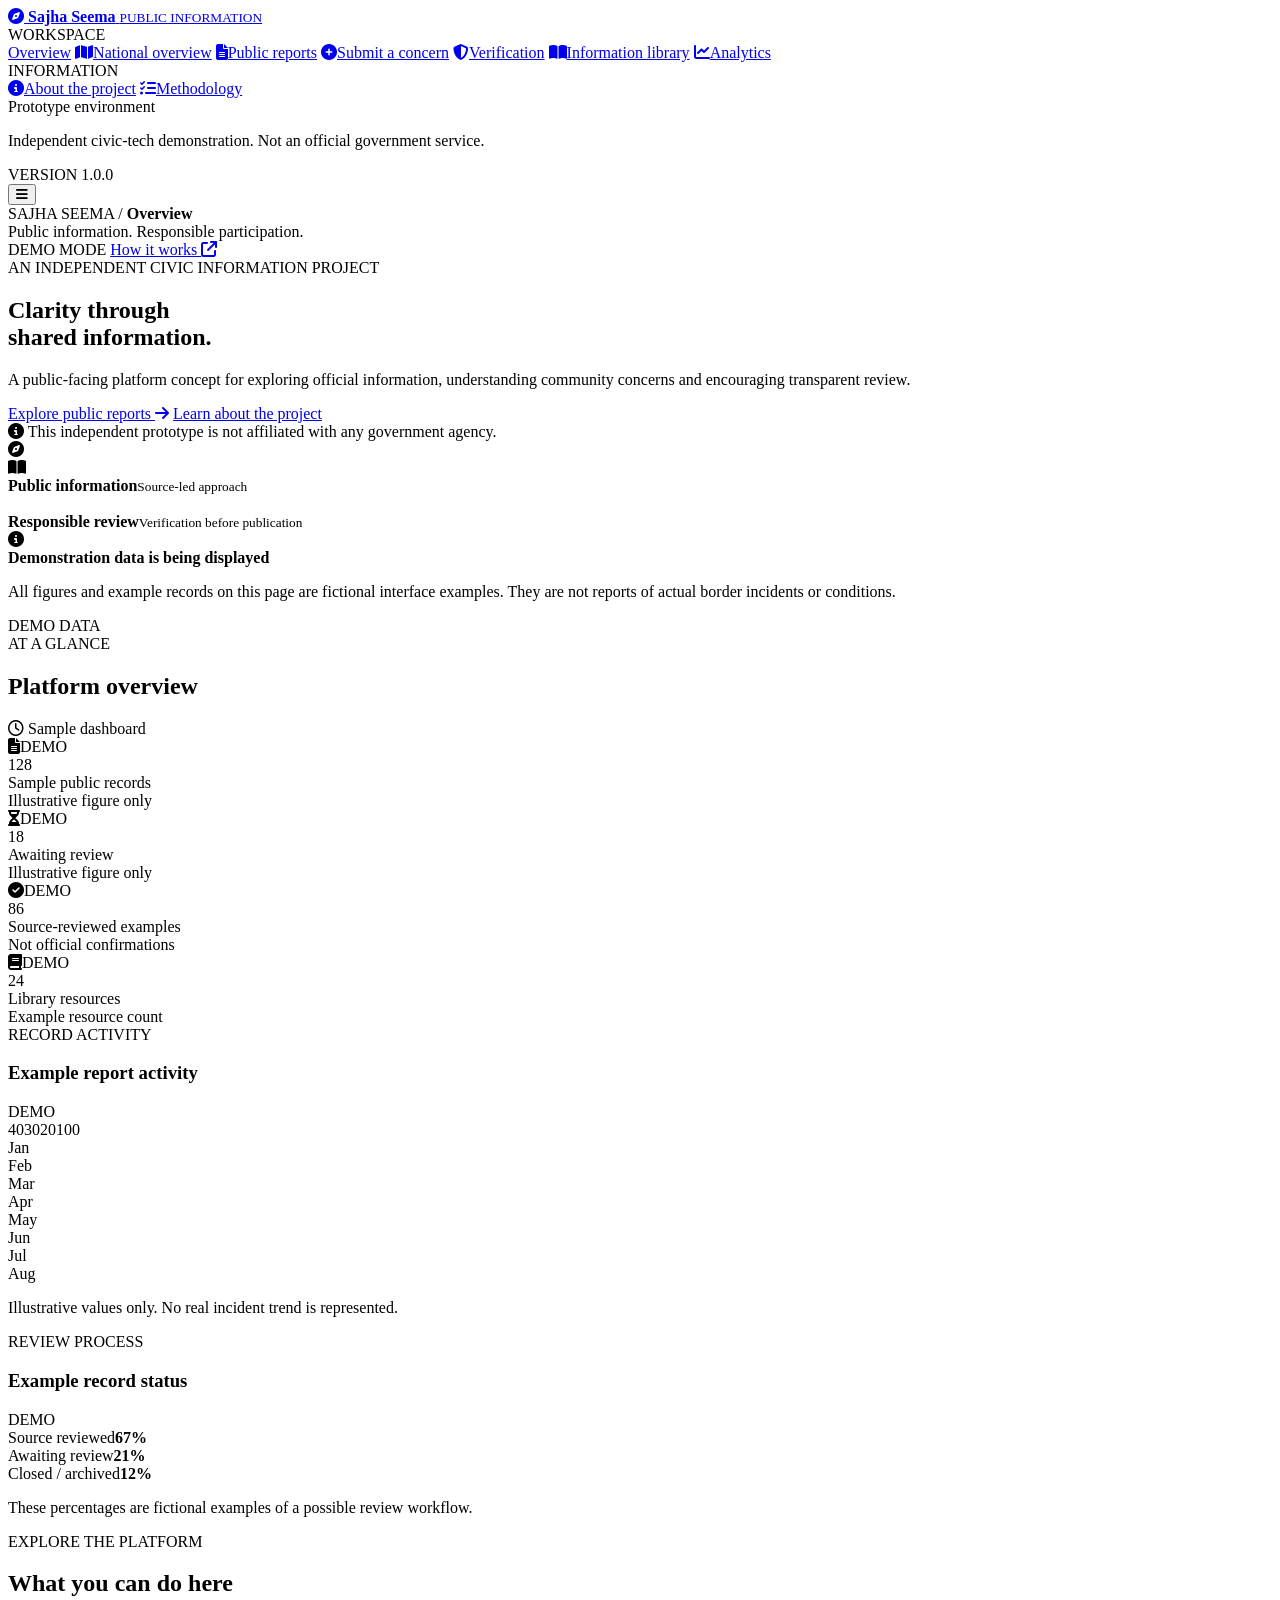
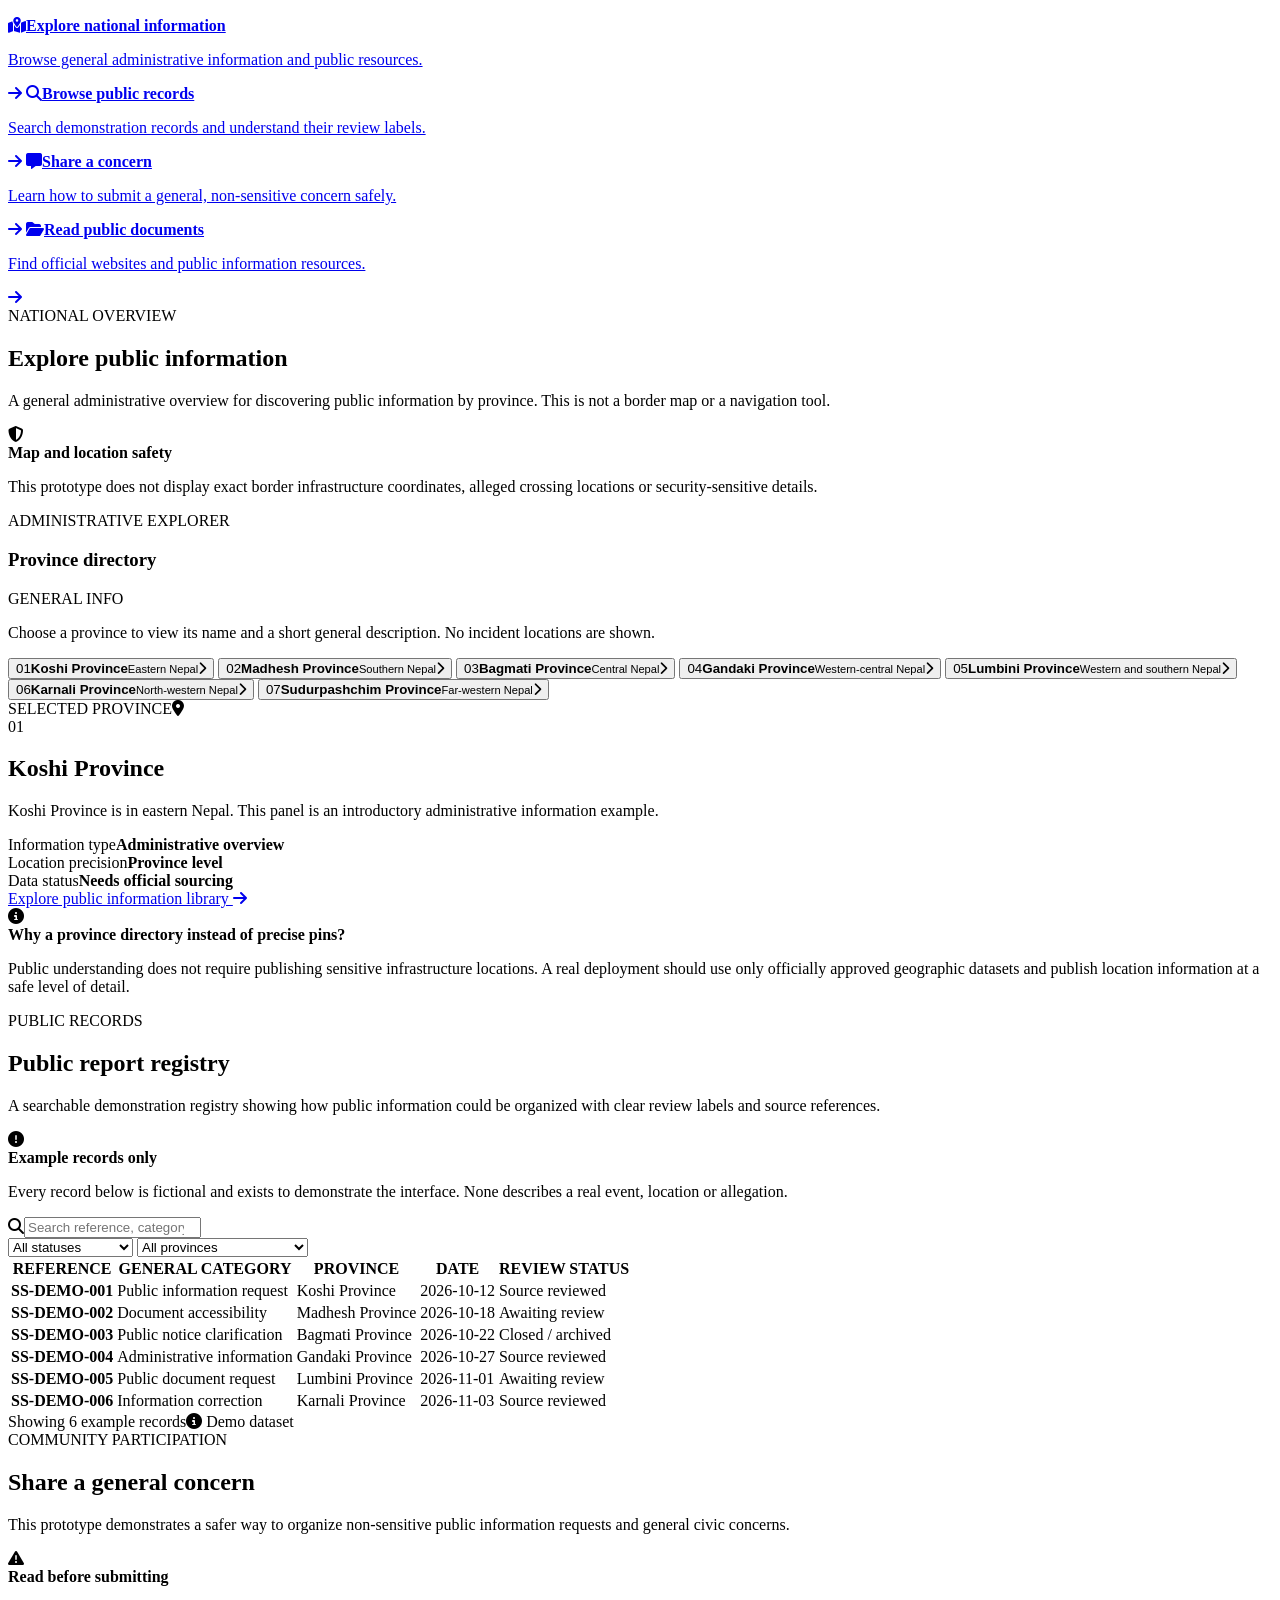
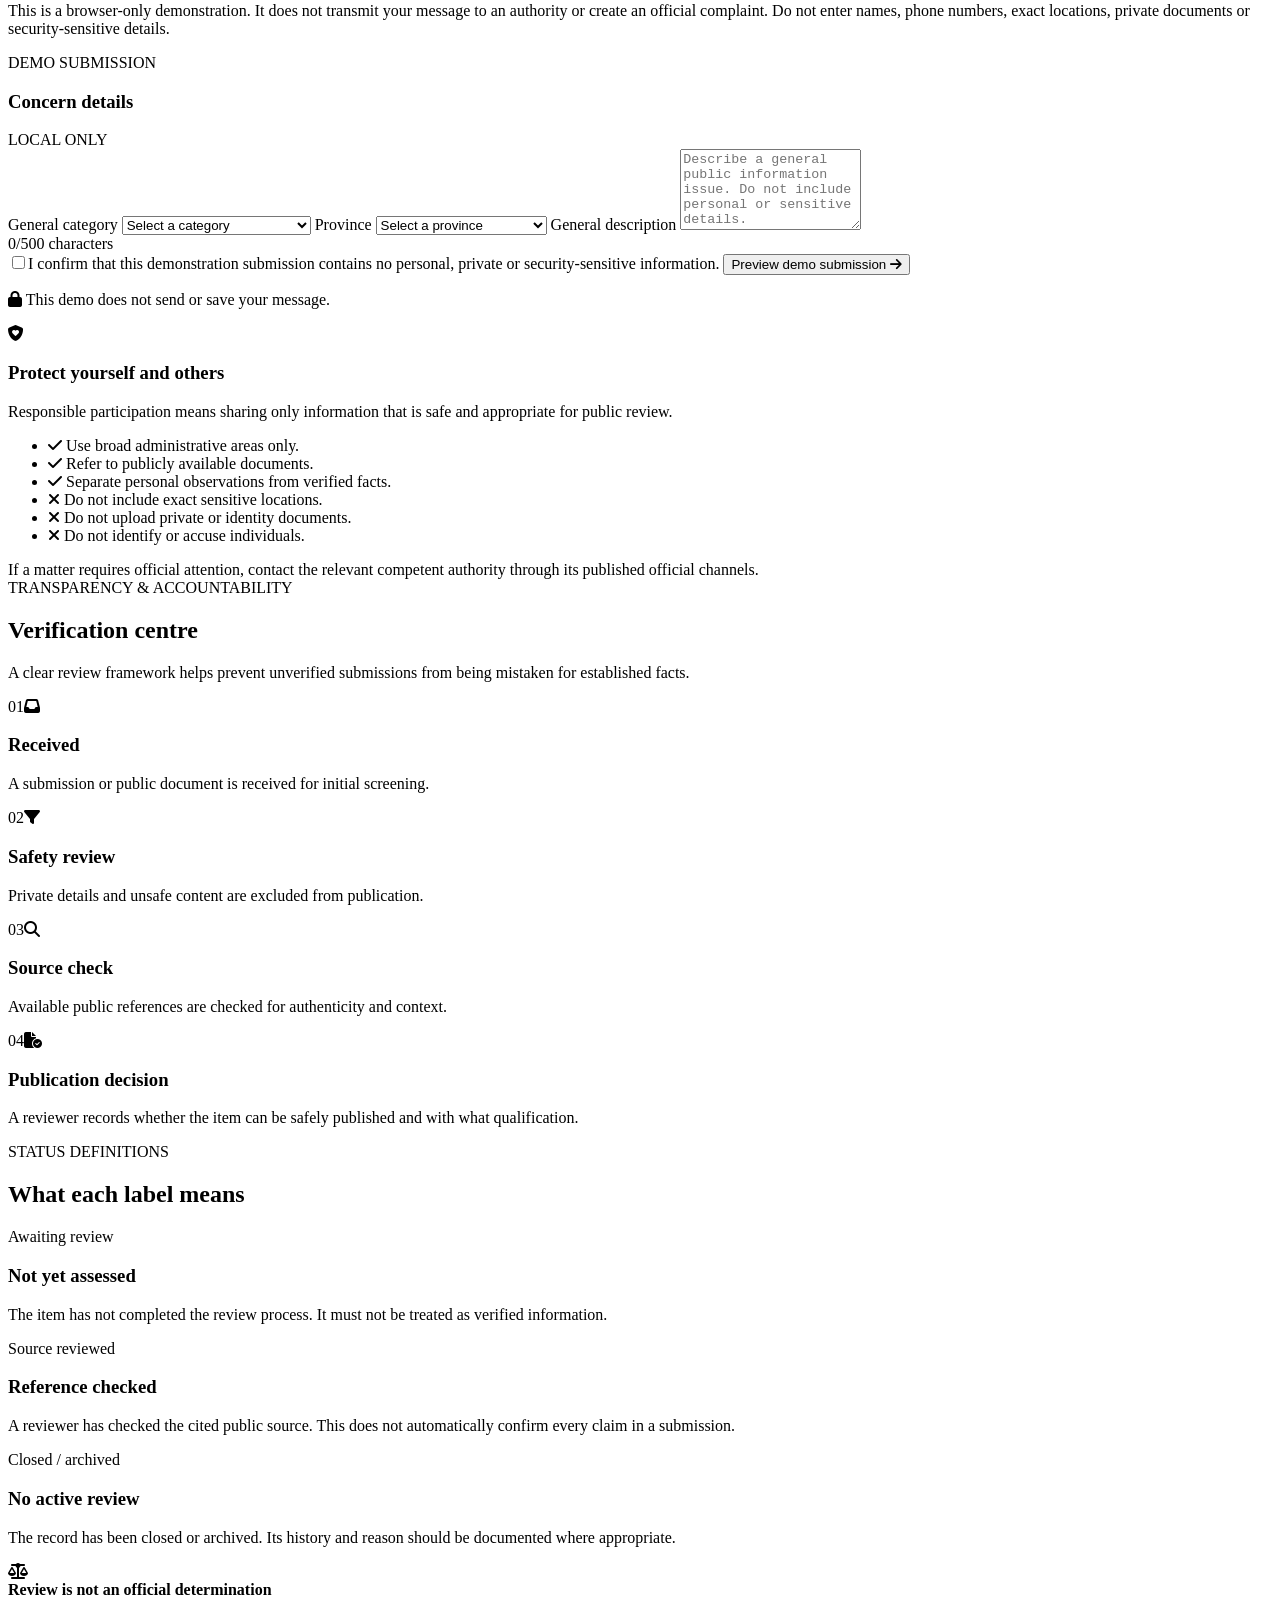
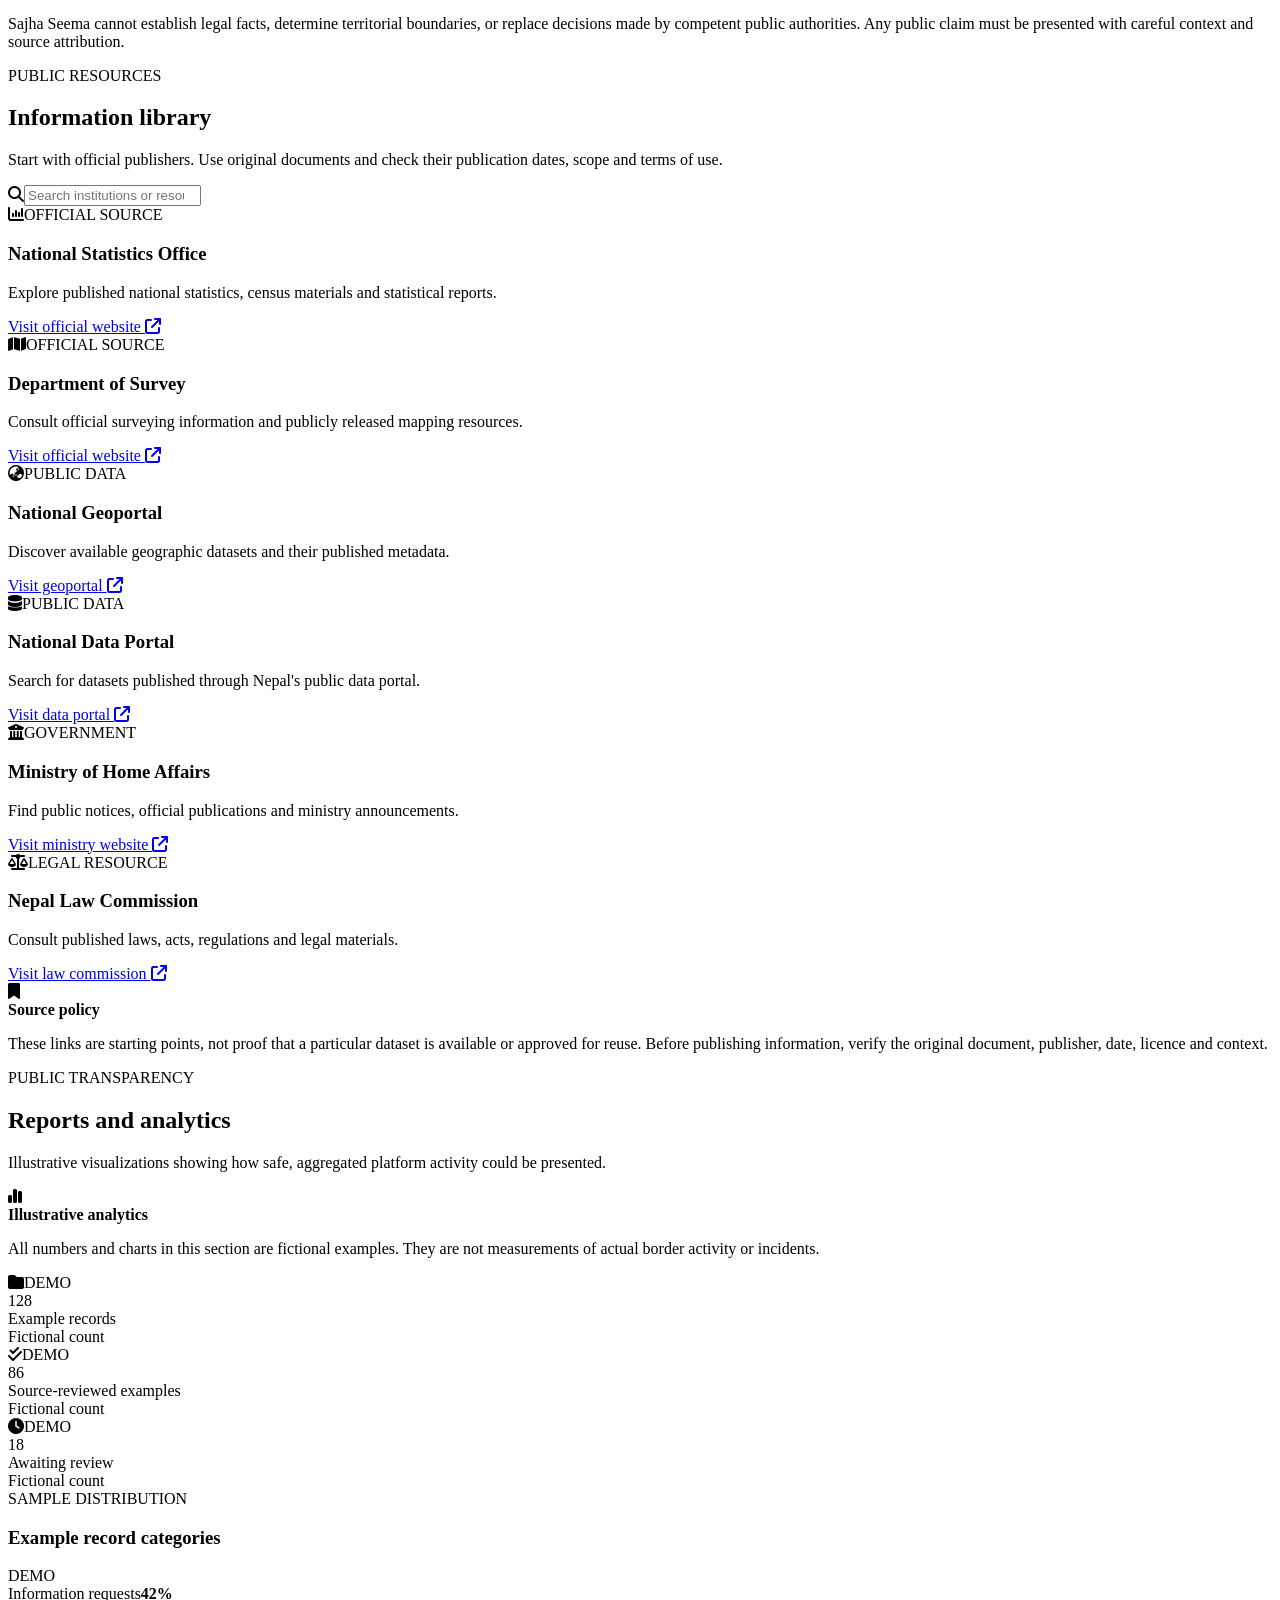
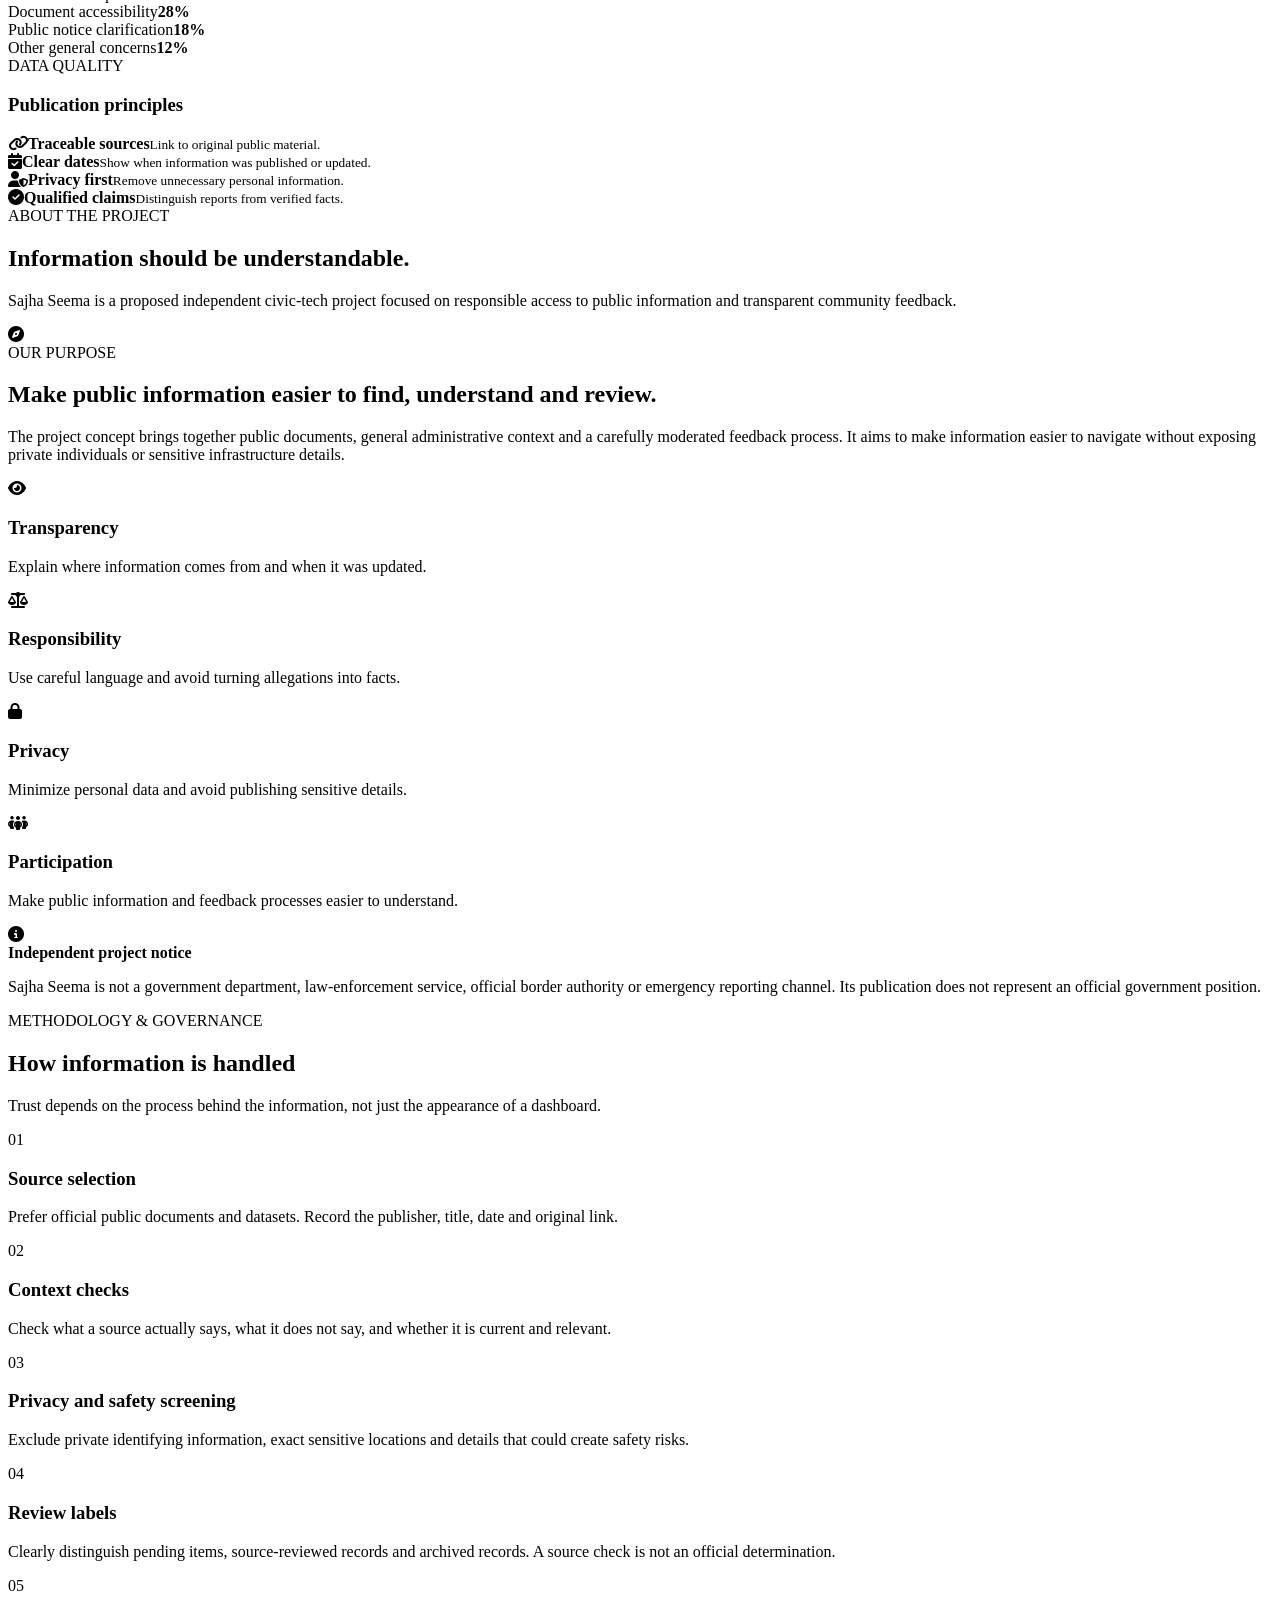
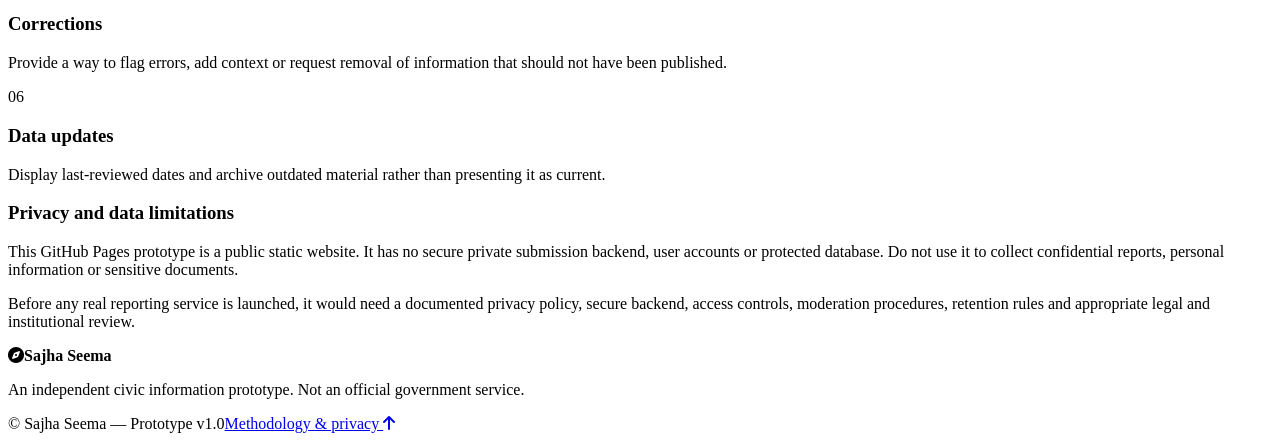
==== index.html @ e751fc5d "Create index.html" ====
<!DOCTYPE html>
<html lang="en">
<head>
  <meta charset="UTF-8">
  <meta name="viewport" content="width=device-width, initial-scale=1.0">
  <meta name="theme-color" content="#071411">
  <meta name="description" content="Sajha Seema is an independent civic information prototype for public records, community concerns and transparent review.">
  <title>Sajha Seema — Public Information Platform</title>

  <link rel="preconnect" href="https://fonts.googleapis.com">
  <link rel="preconnect" href="https://fonts.gstatic.com" crossorigin>
  <link href="https://fonts.googleapis.com/css2?family=DM+Sans:wght@400;500;600;700&family=Manrope:wght@400;500;600;700;800&display=swap" rel="stylesheet">
  <link rel="stylesheet" href="https://cdnjs.cloudflare.com/ajax/libs/font-awesome/6.5.2/css/all.min.css">
  <link rel="stylesheet" href="style.css">
</head>

<body>
  <div class="ambient ambient-one"></div>
  <div class="ambient ambient-two"></div>

  <div class="app-shell">
    <aside class="sidebar" id="sidebar">
      <a class="brand" href="#home" aria-label="Sajha Seema home">
        <span class="brand-mark"><i class="fa-solid fa-compass"></i></span>
        <span class="brand-copy">
          <strong>Sajha Seema</strong>
          <small>PUBLIC INFORMATION</small>
        </span>
      </a>

      <div class="sidebar-label">WORKSPACE</div>
      <nav class="side-nav" aria-label="Main navigation">
        <a class="nav-link active" href="#home"><i class="fa-solid fa-grid-2"></i><span>Overview</span></a>
        <a class="nav-link" href="#map"><i class="fa-solid fa-map"></i><span>National overview</span></a>
        <a class="nav-link" href="#reports"><i class="fa-solid fa-file-lines"></i><span>Public reports</span></a>
        <a class="nav-link" href="#submit"><i class="fa-solid fa-circle-plus"></i><span>Submit a concern</span></a>
        <a class="nav-link" href="#verification"><i class="fa-solid fa-shield-halved"></i><span>Verification</span></a>
        <a class="nav-link" href="#library"><i class="fa-solid fa-book-open"></i><span>Information library</span></a>
        <a class="nav-link" href="#analytics"><i class="fa-solid fa-chart-line"></i><span>Analytics</span></a>
      </nav>

      <div class="sidebar-label sidebar-label-bottom">INFORMATION</div>
      <nav class="side-nav">
        <a class="nav-link" href="#about"><i class="fa-solid fa-circle-info"></i><span>About the project</span></a>
        <a class="nav-link" href="#methodology"><i class="fa-solid fa-list-check"></i><span>Methodology</span></a>
      </nav>

      <div class="sidebar-bottom">
        <div class="sidebar-status">
          <span class="status-dot"></span>
          <span>Prototype environment</span>
        </div>
        <p>Independent civic-tech demonstration. Not an official government service.</p>
        <span class="version">VERSION 1.0.0</span>
      </div>
    </aside>

    <main class="main-area">
      <header class="topbar">
        <div class="topbar-left">
          <button class="icon-button mobile-menu" id="menuToggle" aria-label="Open navigation">
            <i class="fa-solid fa-bars"></i>
          </button>
          <div>
            <div class="breadcrumb">SAJHA SEEMA <span>/</span> <b id="pageName">Overview</b></div>
            <div class="topbar-subtitle">Public information. Responsible participation.</div>
          </div>
        </div>
        <div class="topbar-right">
          <span class="prototype-pill"><span></span> DEMO MODE</span>
          <a class="topbar-link" href="#methodology">How it works <i class="fa-solid fa-arrow-up-right-from-square"></i></a>
        </div>
      </header>

      <div class="content">

        <!-- HOME / OVERVIEW -->
        <section class="page-section" id="home">
          <div class="hero">
            <div class="hero-content">
              <div class="eyebrow"><span class="eyebrow-line"></span> AN INDEPENDENT CIVIC INFORMATION PROJECT</div>
              <h1>Clarity through<br><span>shared information.</span></h1>
              <p class="hero-description">
                A public-facing platform concept for exploring official information,
                understanding community concerns and encouraging transparent review.
              </p>
              <div class="hero-actions">
                <a href="#reports" class="btn btn-primary">Explore public reports <i class="fa-solid fa-arrow-right"></i></a>
                <a href="#about" class="btn btn-secondary">Learn about the project</a>
              </div>
              <div class="hero-note"><i class="fa-solid fa-circle-info"></i> This independent prototype is not affiliated with any government agency.</div>
            </div>
            <div class="hero-visual">
              <div class="orbit orbit-one"></div>
              <div class="orbit orbit-two"></div>
              <div class="hero-emblem">
                <div class="emblem-inner"><i class="fa-solid fa-compass"></i></div>
              </div>
              <div class="floating-card floating-card-top">
                <span class="mini-icon"><i class="fa-solid fa-book-open"></i></span>
                <div><strong>Public information</strong><small>Source-led approach</small></div>
              </div>
              <div class="floating-card floating-card-bottom">
                <span class="mini-icon green"><i class="fa-solid fa-shield-check"></i></span>
                <div><strong>Responsible review</strong><small>Verification before publication</small></div>
              </div>
              <div class="hero-orbit-dot"></div>
            </div>
          </div>

          <div class="notice-banner">
            <div class="notice-icon"><i class="fa-solid fa-circle-info"></i></div>
            <div>
              <strong>Demonstration data is being displayed</strong>
              <p>All figures and example records on this page are fictional interface examples. They are not reports of actual border incidents or conditions.</p>
            </div>
            <span class="notice-tag">DEMO DATA</span>
          </div>

          <div class="section-heading">
            <div><span class="section-kicker">AT A GLANCE</span><h2>Platform overview</h2></div>
            <span class="muted-label"><i class="fa-regular fa-clock"></i> Sample dashboard</span>
          </div>

          <div class="stats-grid">
            <article class="stat-card">
              <div class="stat-top"><span class="stat-icon blue"><i class="fa-solid fa-file-lines"></i></span><span class="stat-caption">DEMO</span></div>
              <div class="stat-value" data-count="128">128</div>
              <div class="stat-name">Sample public records</div>
              <div class="stat-foot">Illustrative figure only</div>
            </article>
            <article class="stat-card">
              <div class="stat-top"><span class="stat-icon amber"><i class="fa-solid fa-hourglass-half"></i></span><span class="stat-caption">DEMO</span></div>
              <div class="stat-value" data-count="18">18</div>
              <div class="stat-name">Awaiting review</div>
              <div class="stat-foot">Illustrative figure only</div>
            </article>
            <article class="stat-card">
              <div class="stat-top"><span class="stat-icon green"><i class="fa-solid fa-circle-check"></i></span><span class="stat-caption">DEMO</span></div>
              <div class="stat-value" data-count="86">86</div>
              <div class="stat-name">Source-reviewed examples</div>
              <div class="stat-foot">Not official confirmations</div>
            </article>
            <article class="stat-card">
              <div class="stat-top"><span class="stat-icon purple"><i class="fa-solid fa-book"></i></span><span class="stat-caption">DEMO</span></div>
              <div class="stat-value" data-count="24">24</div>
              <div class="stat-name">Library resources</div>
              <div class="stat-foot">Example resource count</div>
            </article>
          </div>

          <div class="dashboard-grid">
            <article class="panel">
              <div class="panel-heading">
                <div><span class="section-kicker">RECORD ACTIVITY</span><h3>Example report activity</h3></div>
                <span class="demo-chip">DEMO</span>
              </div>
              <div class="activity-chart" aria-label="Illustrative report activity chart">
                <div class="chart-y-labels"><span>40</span><span>30</span><span>20</span><span>10</span><span>0</span></div>
                <div class="chart-main">
                  <div class="chart-grid-lines"><i></i><i></i><i></i><i></i><i></i></div>
                  <div class="chart-bars">
                    <div class="bar-group"><span class="bar" style="height:35%"></span><span class="bar-label">Jan</span></div>
                    <div class="bar-group"><span class="bar" style="height:52%"></span><span class="bar-label">Feb</span></div>
                    <div class="bar-group"><span class="bar" style="height:43%"></span><span class="bar-label">Mar</span></div>
                    <div class="bar-group"><span class="bar" style="height:68%"></span><span class="bar-label">Apr</span></div>
                    <div class="bar-group"><span class="bar" style="height:58%"></span><span class="bar-label">May</span></div>
                    <div class="bar-group"><span class="bar" style="height:83%"></span><span class="bar-label">Jun</span></div>
                    <div class="bar-group"><span class="bar" style="height:64%"></span><span class="bar-label">Jul</span></div>
                    <div class="bar-group"><span class="bar" style="height:76%"></span><span class="bar-label">Aug</span></div>
                  </div>
                </div>
              </div>
              <p class="chart-footnote">Illustrative values only. No real incident trend is represented.</p>
            </article>

            <article class="panel">
              <div class="panel-heading">
                <div><span class="section-kicker">REVIEW PROCESS</span><h3>Example record status</h3></div>
                <span class="demo-chip">DEMO</span>
              </div>
              <div class="status-breakdown">
                <div class="status-row"><span class="status-dot green-dot"></span><span>Source reviewed</span><strong>67%</strong></div>
                <div class="progress-track"><span style="width:67%"></span></div>
                <div class="status-row"><span class="status-dot amber-dot"></span><span>Awaiting review</span><strong>21%</strong></div>
                <div class="progress-track amber-track"><span style="width:21%"></span></div>
                <div class="status-row"><span class="status-dot gray-dot"></span><span>Closed / archived</span><strong>12%</strong></div>
                <div class="progress-track gray-track"><span style="width:12%"></span></div>
              </div>
              <p class="chart-footnote">These percentages are fictional examples of a possible review workflow.</p>
            </article>
          </div>

          <div class="section-heading">
            <div><span class="section-kicker">EXPLORE THE PLATFORM</span><h2>What you can do here</h2></div>
          </div>
          <div class="feature-grid">
            <a class="feature-card" href="#map"><span class="feature-icon"><i class="fa-solid fa-map-location-dot"></i></span><strong>Explore national information</strong><p>Browse general administrative information and public resources.</p><span class="feature-arrow"><i class="fa-solid fa-arrow-right"></i></span></a>
            <a class="feature-card" href="#reports"><span class="feature-icon"><i class="fa-solid fa-magnifying-glass"></i></span><strong>Browse public records</strong><p>Search demonstration records and understand their review labels.</p><span class="feature-arrow"><i class="fa-solid fa-arrow-right"></i></span></a>
            <a class="feature-card" href="#submit"><span class="feature-icon"><i class="fa-solid fa-message"></i></span><strong>Share a concern</strong><p>Learn how to submit a general, non-sensitive concern safely.</p><span class="feature-arrow"><i class="fa-solid fa-arrow-right"></i></span></a>
            <a class="feature-card" href="#library"><span class="feature-icon"><i class="fa-solid fa-folder-open"></i></span><strong>Read public documents</strong><p>Find official websites and public information resources.</p><span class="feature-arrow"><i class="fa-solid fa-arrow-right"></i></span></a>
          </div>
        </section>

        <!-- NATIONAL OVERVIEW -->
        <section class="page-section" id="map">
          <div class="page-title">
            <span class="section-kicker">NATIONAL OVERVIEW</span>
            <h1>Explore public information</h1>
            <p>A general administrative overview for discovering public information by province. This is not a border map or a navigation tool.</p>
          </div>

          <div class="notice-banner compact-notice">
            <div class="notice-icon"><i class="fa-solid fa-shield-halved"></i></div>
            <div><strong>Map and location safety</strong><p>This prototype does not display exact border infrastructure coordinates, alleged crossing locations or security-sensitive details.</p></div>
          </div>

          <div class="map-layout">
            <article class="panel province-panel">
              <div class="panel-heading"><div><span class="section-kicker">ADMINISTRATIVE EXPLORER</span><h3>Province directory</h3></div><span class="demo-chip">GENERAL INFO</span></div>
              <p class="panel-description">Choose a province to view its name and a short general description. No incident locations are shown.</p>
              <div class="province-list" id="provinceList">
                <button class="province-option active" data-province="koshi"><span class="province-number">01</span><span><strong>Koshi Province</strong><small>Eastern Nepal</small></span><i class="fa-solid fa-chevron-right"></i></button>
                <button class="province-option" data-province="madhesh"><span class="province-number">02</span><span><strong>Madhesh Province</strong><small>Southern Nepal</small></span><i class="fa-solid fa-chevron-right"></i></button>
                <button class="province-option" data-province="bagmati"><span class="province-number">03</span><span><strong>Bagmati Province</strong><small>Central Nepal</small></span><i class="fa-solid fa-chevron-right"></i></button>
                <button class="province-option" data-province="gandaki"><span class="province-number">04</span><span><strong>Gandaki Province</strong><small>Western-central Nepal</small></span><i class="fa-solid fa-chevron-right"></i></button>
                <button class="province-option" data-province="lumbini"><span class="province-number">05</span><span><strong>Lumbini Province</strong><small>Western and southern Nepal</small></span><i class="fa-solid fa-chevron-right"></i></button>
                <button class="province-option" data-province="karnali"><span class="province-number">06</span><span><strong>Karnali Province</strong><small>North-western Nepal</small></span><i class="fa-solid fa-chevron-right"></i></button>
                <button class="province-option" data-province="sudurpashchim"><span class="province-number">07</span><span><strong>Sudurpashchim Province</strong><small>Far-western Nepal</small></span><i class="fa-solid fa-chevron-right"></i></button>
              </div>
            </article>

            <article class="panel province-detail" id="provinceDetail">
              <div class="detail-topline"><span class="section-kicker">SELECTED PROVINCE</span><span class="detail-symbol"><i class="fa-solid fa-location-dot"></i></span></div>
              <div class="province-big-number" id="provinceNumber">01</div>
              <h2 id="provinceName">Koshi Province</h2>
              <p id="provinceDescription">Koshi Province is in eastern Nepal. This panel is an introductory administrative information example.</p>
              <div class="detail-divider"></div>
              <div class="detail-info-row"><span>Information type</span><strong>Administrative overview</strong></div>
              <div class="detail-info-row"><span>Location precision</span><strong>Province level</strong></div>
              <div class="detail-info-row"><span>Data status</span><strong class="text-amber">Needs official sourcing</strong></div>
              <a class="text-link" href="#library">Explore public information library <i class="fa-solid fa-arrow-right"></i></a>
            </article>
          </div>

          <div class="panel info-panel">
            <div class="info-panel-icon"><i class="fa-solid fa-circle-info"></i></div>
            <div><strong>Why a province directory instead of precise pins?</strong><p>Public understanding does not require publishing sensitive infrastructure locations. A real deployment should use only officially approved geographic datasets and publish location information at a safe level of detail.</p></div>
          </div>
        </section>

        <!-- PUBLIC REPORTS -->
        <section class="page-section" id="reports">
          <div class="page-title">
            <span class="section-kicker">PUBLIC RECORDS</span>
            <h1>Public report registry</h1>
            <p>A searchable demonstration registry showing how public information could be organized with clear review labels and source references.</p>
          </div>

          <div class="notice-banner compact-notice">
            <div class="notice-icon"><i class="fa-solid fa-circle-exclamation"></i></div>
            <div><strong>Example records only</strong><p>Every record below is fictional and exists to demonstrate the interface. None describes a real event, location or allegation.</p></div>
          </div>

          <div class="panel registry-panel">
            <div class="registry-toolbar">
              <div class="search-box"><i class="fa-solid fa-magnifying-glass"></i><input type="search" id="reportSearch" placeholder="Search reference, category or province..." aria-label="Search public reports"></div>
              <select id="statusFilter" aria-label="Filter by review status">
                <option value="all">All statuses</option>
                <option value="reviewed">Source reviewed</option>
                <option value="pending">Awaiting review</option>
                <option value="closed">Closed / archived</option>
              </select>
              <select id="provinceFilter" aria-label="Filter by province">
                <option value="all">All provinces</option>
                <option value="Koshi Province">Koshi Province</option>
                <option value="Madhesh Province">Madhesh Province</option>
                <option value="Bagmati Province">Bagmati Province</option>
                <option value="Gandaki Province">Gandaki Province</option>
                <option value="Lumbini Province">Lumbini Province</option>
                <option value="Karnali Province">Karnali Province</option>
                <option value="Sudurpashchim Province">Sudurpashchim Province</option>
              </select>
            </div>

            <div class="table-wrap">
              <table class="report-table">
                <thead><tr><th>REFERENCE</th><th>GENERAL CATEGORY</th><th>PROVINCE</th><th>DATE</th><th>REVIEW STATUS</th></tr></thead>
                <tbody id="reportTableBody">
                  <tr><td><strong>SS-DEMO-001</strong></td><td>Public information request</td><td>Koshi Province</td><td>2026-10-12</td><td><span class="status-badge reviewed">Source reviewed</span></td></tr>
                  <tr><td><strong>SS-DEMO-002</strong></td><td>Document accessibility</td><td>Madhesh Province</td><td>2026-10-18</td><td><span class="status-badge pending">Awaiting review</span></td></tr>
                  <tr><td><strong>SS-DEMO-003</strong></td><td>Public notice clarification</td><td>Bagmati Province</td><td>2026-10-22</td><td><span class="status-badge closed">Closed / archived</span></td></tr>
                  <tr><td><strong>SS-DEMO-004</strong></td><td>Administrative information</td><td>Gandaki Province</td><td>2026-10-27</td><td><span class="status-badge reviewed">Source reviewed</span></td></tr>
                  <tr><td><strong>SS-DEMO-005</strong></td><td>Public document request</td><td>Lumbini Province</td><td>2026-11-01</td><td><span class="status-badge pending">Awaiting review</span></td></tr>
                  <tr><td><strong>SS-DEMO-006</strong></td><td>Information correction</td><td>Karnali Province</td><td>2026-11-03</td><td><span class="status-badge reviewed">Source reviewed</span></td></tr>
                </tbody>
              </table>
            </div>
            <div class="table-footer"><span id="resultCount">Showing 6 example records</span><span><i class="fa-solid fa-circle-info"></i> Demo dataset</span></div>
          </div>
          <div class="empty-state" id="emptyState" hidden><i class="fa-solid fa-folder-open"></i><strong>No matching records</strong><p>Try another search or change the filters.</p></div>
        </section>

        <!-- SUBMIT A CONCERN -->
        <section class="page-section" id="submit">
          <div class="page-title">
            <span class="section-kicker">COMMUNITY PARTICIPATION</span>
            <h1>Share a general concern</h1>
            <p>This prototype demonstrates a safer way to organize non-sensitive public information requests and general civic concerns.</p>
          </div>

          <div class="notice-banner warning-banner">
            <div class="notice-icon"><i class="fa-solid fa-triangle-exclamation"></i></div>
            <div><strong>Read before submitting</strong><p>This is a browser-only demonstration. It does not transmit your message to an authority or create an official complaint. Do not enter names, phone numbers, exact locations, private documents or security-sensitive details.</p></div>
          </div>

          <div class="form-layout">
            <form class="panel report-form" id="concernForm">
              <div class="panel-heading"><div><span class="section-kicker">DEMO SUBMISSION</span><h3>Concern details</h3></div><span class="demo-chip">LOCAL ONLY</span></div>

              <label for="concernCategory">General category</label>
              <select id="concernCategory" required>
                <option value="">Select a category</option>
                <option>Public information request</option>
                <option>Document accessibility</option>
                <option>Public notice clarification</option>
                <option>Administrative information</option>
                <option>Website correction</option>
                <option>Other non-sensitive concern</option>
              </select>

              <label for="concernProvince">Province</label>
              <select id="concernProvince" required>
                <option value="">Select a province</option>
                <option>Koshi Province</option>
                <option>Madhesh Province</option>
                <option>Bagmati Province</option>
                <option>Gandaki Province</option>
                <option>Lumbini Province</option>
                <option>Karnali Province</option>
                <option>Sudurpashchim Province</option>
                <option>Prefer not to specify</option>
              </select>

              <label for="concernMessage">General description</label>
              <textarea id="concernMessage" rows="5" maxlength="500" placeholder="Describe a general public information issue. Do not include personal or sensitive details." required></textarea>
              <div class="character-count"><span id="charCount">0</span>/500 characters</div>

              <label class="consent-check"><input type="checkbox" id="safeConfirm" required><span>I confirm that this demonstration submission contains no personal, private or security-sensitive information.</span></label>

              <button class="btn btn-primary submit-button" type="submit">Preview demo submission <i class="fa-solid fa-arrow-right"></i></button>
              <p class="form-footnote"><i class="fa-solid fa-lock"></i> This demo does not send or save your message.</p>
              <div class="form-success" id="formSuccess" role="status" hidden>
                <i class="fa-solid fa-circle-check"></i>
                <div><strong>Demo preview created</strong><p id="successMessage"></p><small>This is not an official report or submission receipt. Your message was not transmitted.</small></div>
              </div>
            </form>

            <aside class="panel safety-panel">
              <span class="safety-icon"><i class="fa-solid fa-shield-heart"></i></span>
              <h3>Protect yourself and others</h3>
              <p>Responsible participation means sharing only information that is safe and appropriate for public review.</p>
              <ul class="safety-list">
                <li><i class="fa-solid fa-check"></i> Use broad administrative areas only.</li>
                <li><i class="fa-solid fa-check"></i> Refer to publicly available documents.</li>
                <li><i class="fa-solid fa-check"></i> Separate personal observations from verified facts.</li>
                <li><i class="fa-solid fa-xmark"></i> Do not include exact sensitive locations.</li>
                <li><i class="fa-solid fa-xmark"></i> Do not upload private or identity documents.</li>
                <li><i class="fa-solid fa-xmark"></i> Do not identify or accuse individuals.</li>
              </ul>
              <div class="safety-footer">If a matter requires official attention, contact the relevant competent authority through its published official channels.</div>
            </aside>
          </div>
        </section>

        <!-- VERIFICATION -->
        <section class="page-section" id="verification">
          <div class="page-title">
            <span class="section-kicker">TRANSPARENCY & ACCOUNTABILITY</span>
            <h1>Verification centre</h1>
            <p>A clear review framework helps prevent unverified submissions from being mistaken for established facts.</p>
          </div>

          <div class="verification-steps">
            <article class="step-card"><span class="step-number">01</span><span class="step-icon"><i class="fa-solid fa-inbox"></i></span><h3>Received</h3><p>A submission or public document is received for initial screening.</p></article>
            <article class="step-card"><span class="step-number">02</span><span class="step-icon"><i class="fa-solid fa-filter"></i></span><h3>Safety review</h3><p>Private details and unsafe content are excluded from publication.</p></article>
            <article class="step-card"><span class="step-number">03</span><span class="step-icon"><i class="fa-solid fa-magnifying-glass"></i></span><h3>Source check</h3><p>Available public references are checked for authenticity and context.</p></article>
            <article class="step-card"><span class="step-number">04</span><span class="step-icon"><i class="fa-solid fa-file-circle-check"></i></span><h3>Publication decision</h3><p>A reviewer records whether the item can be safely published and with what qualification.</p></article>
          </div>

          <div class="section-heading"><div><span class="section-kicker">STATUS DEFINITIONS</span><h2>What each label means</h2></div></div>
          <div class="status-definition-grid">
            <article class="definition-card"><span class="status-badge pending">Awaiting review</span><h3>Not yet assessed</h3><p>The item has not completed the review process. It must not be treated as verified information.</p></article>
            <article class="definition-card"><span class="status-badge reviewed">Source reviewed</span><h3>Reference checked</h3><p>A reviewer has checked the cited public source. This does not automatically confirm every claim in a submission.</p></article>
            <article class="definition-card"><span class="status-badge closed">Closed / archived</span><h3>No active review</h3><p>The record has been closed or archived. Its history and reason should be documented where appropriate.</p></article>
          </div>

          <div class="info-panel panel">
            <div class="info-panel-icon"><i class="fa-solid fa-scale-balanced"></i></div>
            <div><strong>Review is not an official determination</strong><p>Sajha Seema cannot establish legal facts, determine territorial boundaries, or replace decisions made by competent public authorities. Any public claim must be presented with careful context and source attribution.</p></div>
          </div>
        </section>

        <!-- LIBRARY -->
        <section class="page-section" id="library">
          <div class="page-title">
            <span class="section-kicker">PUBLIC RESOURCES</span>
            <h1>Information library</h1>
            <p>Start with official publishers. Use original documents and check their publication dates, scope and terms of use.</p>
          </div>

          <div class="library-toolbar">
            <div class="search-box"><i class="fa-solid fa-magnifying-glass"></i><input type="search" id="librarySearch" placeholder="Search institutions or resources..." aria-label="Search information library"></div>
          </div>

          <div class="library-grid" id="libraryGrid">
            <article class="library-card" data-search="national statistics office census population statistics data">
              <div class="library-card-top"><span class="library-icon"><i class="fa-solid fa-chart-column"></i></span><span class="external-label">OFFICIAL SOURCE</span></div>
              <h3>National Statistics Office</h3><p>Explore published national statistics, census materials and statistical reports.</p>
              <a href="https://nsonepal.gov.np/" target="_blank" rel="noopener noreferrer" class="text-link">Visit official website <i class="fa-solid fa-arrow-up-right-from-square"></i></a>
            </article>
            <article class="library-card" data-search="department of survey maps geography geospatial">
              <div class="library-card-top"><span class="library-icon"><i class="fa-solid fa-map"></i></span><span class="external-label">OFFICIAL SOURCE</span></div>
              <h3>Department of Survey</h3><p>Consult official surveying information and publicly released mapping resources.</p>
              <a href="https://dos.gov.np/" target="_blank" rel="noopener noreferrer" class="text-link">Visit official website <i class="fa-solid fa-arrow-up-right-from-square"></i></a>
            </article>
            <article class="library-card" data-search="national geoportal geospatial datasets metadata maps">
              <div class="library-card-top"><span class="library-icon"><i class="fa-solid fa-earth-asia"></i></span><span class="external-label">PUBLIC DATA</span></div>
              <h3>National Geoportal</h3><p>Discover available geographic datasets and their published metadata.</p>
              <a href="https://nationalgeoportal.gov.np/" target="_blank" rel="noopener noreferrer" class="text-link">Visit geoportal <i class="fa-solid fa-arrow-up-right-from-square"></i></a>
            </article>
            <article class="library-card" data-search="national data portal open datasets statistics">
              <div class="library-card-top"><span class="library-icon"><i class="fa-solid fa-database"></i></span><span class="external-label">PUBLIC DATA</span></div>
              <h3>National Data Portal</h3><p>Search for datasets published through Nepal's public data portal.</p>
              <a href="https://data.gov.np/" target="_blank" rel="noopener noreferrer" class="text-link">Visit data portal <i class="fa-solid fa-arrow-up-right-from-square"></i></a>
            </article>
            <article class="library-card" data-search="ministry home affairs notices publications reports">
              <div class="library-card-top"><span class="library-icon"><i class="fa-solid fa-building-columns"></i></span><span class="external-label">GOVERNMENT</span></div>
              <h3>Ministry of Home Affairs</h3><p>Find public notices, official publications and ministry announcements.</p>
              <a href="https://moha.gov.np/" target="_blank" rel="noopener noreferrer" class="text-link">Visit ministry website <i class="fa-solid fa-arrow-up-right-from-square"></i></a>
            </article>
            <article class="library-card" data-search="nepal law commission laws acts regulations legal">
              <div class="library-card-top"><span class="library-icon"><i class="fa-solid fa-scale-balanced"></i></span><span class="external-label">LEGAL RESOURCE</span></div>
              <h3>Nepal Law Commission</h3><p>Consult published laws, acts, regulations and legal materials.</p>
              <a href="https://lawcommission.gov.np/" target="_blank" rel="noopener noreferrer" class="text-link">Visit law commission <i class="fa-solid fa-arrow-up-right-from-square"></i></a>
            </article>
          </div>
          <div class="empty-state" id="libraryEmpty" hidden><i class="fa-solid fa-book-open"></i><strong>No resources found</strong><p>Try a different search phrase.</p></div>

          <div class="info-panel panel">
            <div class="info-panel-icon"><i class="fa-solid fa-bookmark"></i></div>
            <div><strong>Source policy</strong><p>These links are starting points, not proof that a particular dataset is available or approved for reuse. Before publishing information, verify the original document, publisher, date, licence and context.</p></div>
          </div>
        </section>

        <!-- ANALYTICS -->
        <section class="page-section" id="analytics">
          <div class="page-title">
            <span class="section-kicker">PUBLIC TRANSPARENCY</span>
            <h1>Reports and analytics</h1>
            <p>Illustrative visualizations showing how safe, aggregated platform activity could be presented.</p>
          </div>

          <div class="notice-banner compact-notice"><div class="notice-icon"><i class="fa-solid fa-chart-simple"></i></div><div><strong>Illustrative analytics</strong><p>All numbers and charts in this section are fictional examples. They are not measurements of actual border activity or incidents.</p></div></div>

          <div class="stats-grid analytics-stats">
            <article class="stat-card"><div class="stat-top"><span class="stat-icon blue"><i class="fa-solid fa-folder"></i></span><span class="stat-caption">DEMO</span></div><div class="stat-value">128</div><div class="stat-name">Example records</div><div class="stat-foot">Fictional count</div></article>
            <article class="stat-card"><div class="stat-top"><span class="stat-icon green"><i class="fa-solid fa-check-double"></i></span><span class="stat-caption">DEMO</span></div><div class="stat-value">86</div><div class="stat-name">Source-reviewed examples</div><div class="stat-foot">Fictional count</div></article>
            <article class="stat-card"><div class="stat-top"><span class="stat-icon amber"><i class="fa-solid fa-clock"></i></span><span class="stat-caption">DEMO</span></div><div class="stat-value">18</div><div class="stat-name">Awaiting review</div><div class="stat-foot">Fictional count</div></article>
          </div>

          <div class="dashboard-grid">
            <article class="panel">
              <div class="panel-heading"><div><span class="section-kicker">SAMPLE DISTRIBUTION</span><h3>Example record categories</h3></div><span class="demo-chip">DEMO</span></div>
              <div class="horizontal-bars">
                <div class="hbar-row"><div><span>Information requests</span><strong>42%</strong></div><div class="hbar-track"><span style="width:42%"></span></div></div>
                <div class="hbar-row"><div><span>Document accessibility</span><strong>28%</strong></div><div class="hbar-track"><span style="width:28%"></span></div></div>
                <div class="hbar-row"><div><span>Public notice clarification</span><strong>18%</strong></div><div class="hbar-track"><span style="width:18%"></span></div></div>
                <div class="hbar-row"><div><span>Other general concerns</span><strong>12%</strong></div><div class="hbar-track"><span style="width:12%"></span></div></div>
              </div>
            </article>
            <article class="panel">
              <div class="panel-heading"><div><span class="section-kicker">DATA QUALITY</span><h3>Publication principles</h3></div></div>
              <div class="principle-list">
                <div><i class="fa-solid fa-link"></i><span><strong>Traceable sources</strong><small>Link to original public material.</small></span></div>
                <div><i class="fa-solid fa-calendar-check"></i><span><strong>Clear dates</strong><small>Show when information was published or updated.</small></span></div>
                <div><i class="fa-solid fa-user-shield"></i><span><strong>Privacy first</strong><small>Remove unnecessary personal information.</small></span></div>
                <div><i class="fa-solid fa-circle-check"></i><span><strong>Qualified claims</strong><small>Distinguish reports from verified facts.</small></span></div>
              </div>
            </article>
          </div>
        </section>

        <!-- ABOUT -->
        <section class="page-section" id="about">
          <div class="page-title">
            <span class="section-kicker">ABOUT THE PROJECT</span>
            <h1>Information should be understandable.</h1>
            <p>Sajha Seema is a proposed independent civic-tech project focused on responsible access to public information and transparent community feedback.</p>
          </div>
          <div class="about-hero panel">
            <div class="about-symbol"><i class="fa-solid fa-compass"></i></div>
            <div><span class="section-kicker">OUR PURPOSE</span><h2>Make public information easier to find, understand and review.</h2><p>The project concept brings together public documents, general administrative context and a carefully moderated feedback process. It aims to make information easier to navigate without exposing private individuals or sensitive infrastructure details.</p></div>
          </div>
          <div class="values-grid">
            <article class="value-card"><span><i class="fa-solid fa-eye"></i></span><h3>Transparency</h3><p>Explain where information comes from and when it was updated.</p></article>
            <article class="value-card"><span><i class="fa-solid fa-scale-balanced"></i></span><h3>Responsibility</h3><p>Use careful language and avoid turning allegations into facts.</p></article>
            <article class="value-card"><span><i class="fa-solid fa-lock"></i></span><h3>Privacy</h3><p>Minimize personal data and avoid publishing sensitive details.</p></article>
            <article class="value-card"><span><i class="fa-solid fa-people-group"></i></span><h3>Participation</h3><p>Make public information and feedback processes easier to understand.</p></article>
          </div>
          <div class="info-panel panel"><div class="info-panel-icon"><i class="fa-solid fa-circle-info"></i></div><div><strong>Independent project notice</strong><p>Sajha Seema is not a government department, law-enforcement service, official border authority or emergency reporting channel. Its publication does not represent an official government position.</p></div></div>
        </section>

        <!-- METHODOLOGY -->
        <section class="page-section" id="methodology">
          <div class="page-title">
            <span class="section-kicker">METHODOLOGY & GOVERNANCE</span>
            <h1>How information is handled</h1>
            <p>Trust depends on the process behind the information, not just the appearance of a dashboard.</p>
          </div>
          <div class="method-grid">
            <article class="method-card"><span class="method-index">01</span><div><h3>Source selection</h3><p>Prefer official public documents and datasets. Record the publisher, title, date and original link.</p></div></article>
            <article class="method-card"><span class="method-index">02</span><div><h3>Context checks</h3><p>Check what a source actually says, what it does not say, and whether it is current and relevant.</p></div></article>
            <article class="method-card"><span class="method-index">03</span><div><h3>Privacy and safety screening</h3><p>Exclude private identifying information, exact sensitive locations and details that could create safety risks.</p></div></article>
            <article class="method-card"><span class="method-index">04</span><div><h3>Review labels</h3><p>Clearly distinguish pending items, source-reviewed records and archived records. A source check is not an official determination.</p></div></article>
            <article class="method-card"><span class="method-index">05</span><div><h3>Corrections</h3><p>Provide a way to flag errors, add context or request removal of information that should not have been published.</p></div></article>
            <article class="method-card"><span class="method-index">06</span><div><h3>Data updates</h3><p>Display last-reviewed dates and archive outdated material rather than presenting it as current.</p></div></article>
          </div>
          <div class="panel policy-panel">
            <h3>Privacy and data limitations</h3>
            <p>This GitHub Pages prototype is a public static website. It has no secure private submission backend, user accounts or protected database. Do not use it to collect confidential reports, personal information or sensitive documents.</p>
            <p>Before any real reporting service is launched, it would need a documented privacy policy, secure backend, access controls, moderation procedures, retention rules and appropriate legal and institutional review.</p>
          </div>
        </section>

        <footer class="footer">
          <div class="footer-brand"><span class="brand-mark"><i class="fa-solid fa-compass"></i></span><strong>Sajha Seema</strong></div>
          <p>An independent civic information prototype. Not an official government service.</p>
          <div class="footer-bottom"><span>© <span id="year"></span> Sajha Seema — Prototype v1.0</span><a href="#methodology">Methodology & privacy <i class="fa-solid fa-arrow-up"></i></a></div>
        </footer>
      </div>
    </main>
  </div>

  <div class="toast" id="toast" role="status" aria-live="polite"></div>
  <script src="script.js"></script>
</body>
</html>
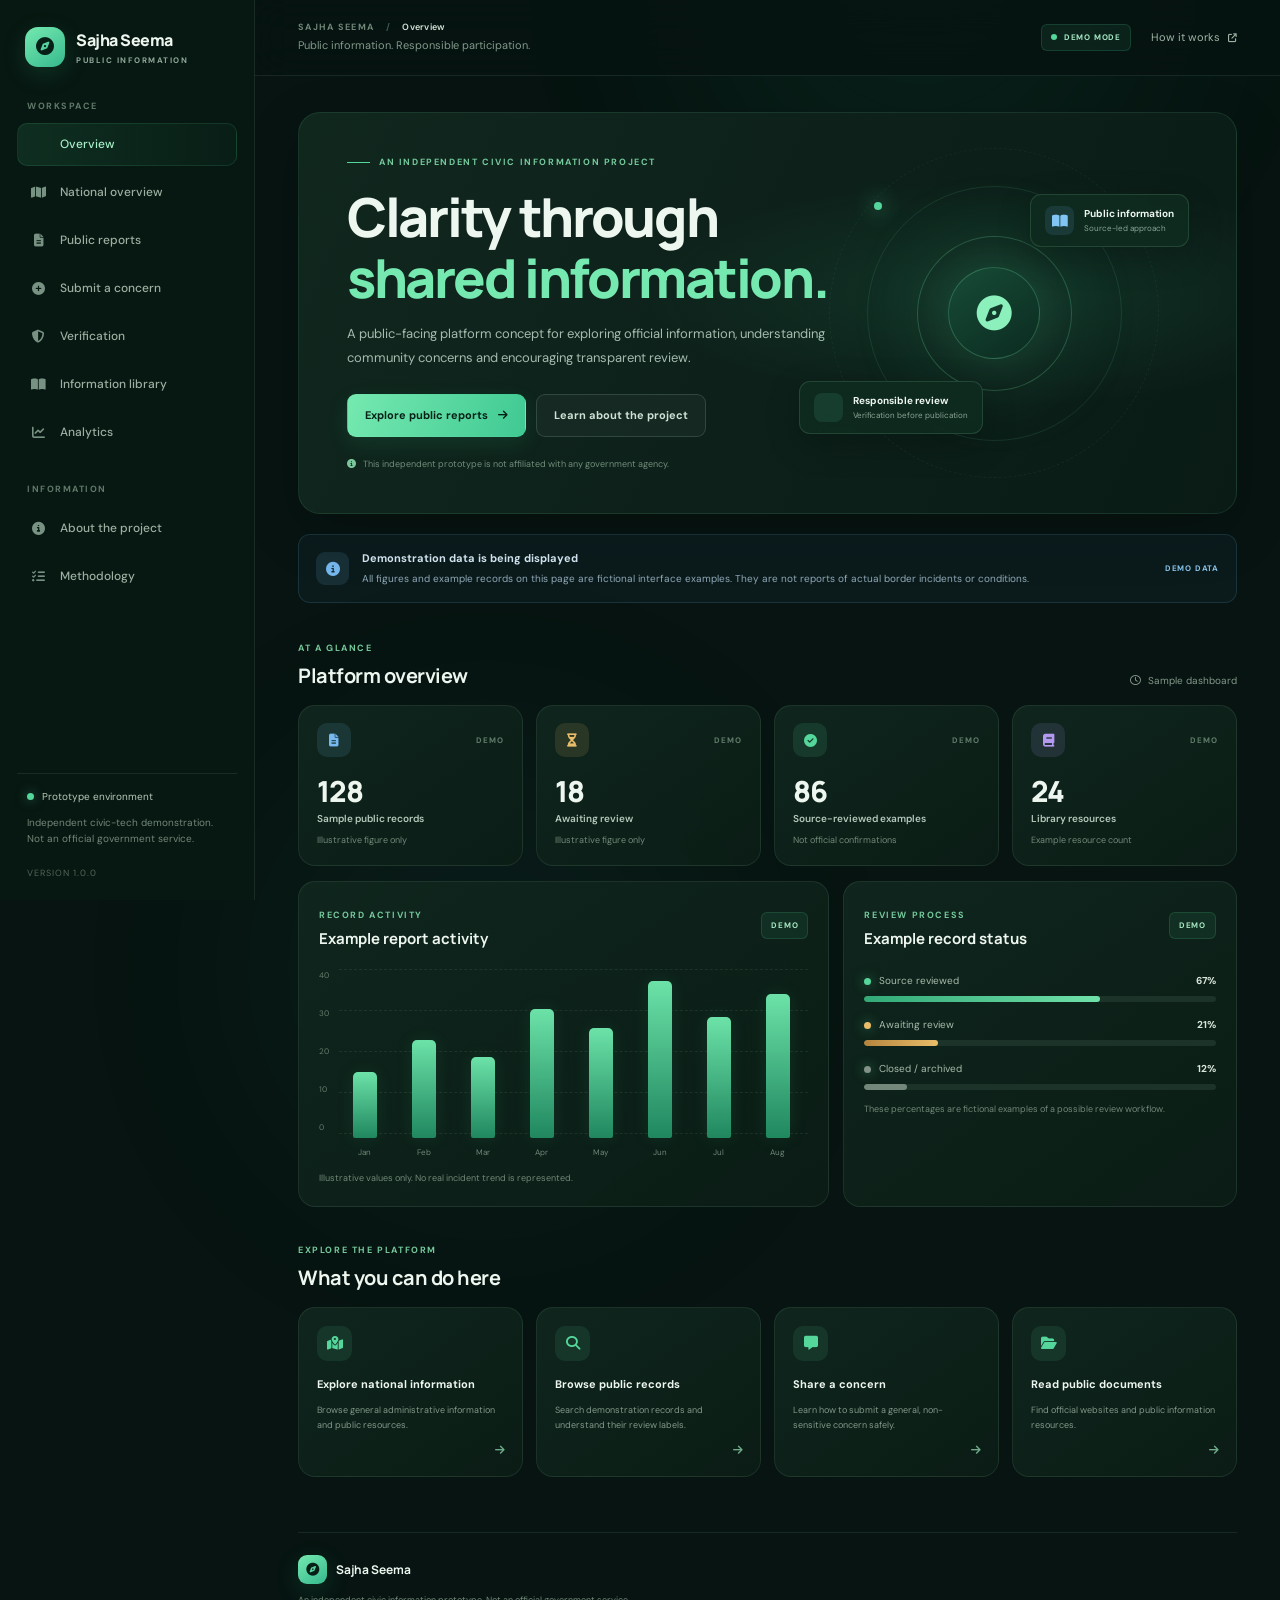
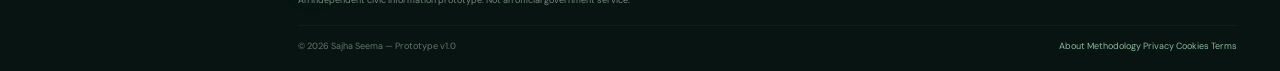
==== commit c02ec080: "Connect homepage navigation to standalone information pages" ====
--- a/index.html
+++ b/index.html
@@ -33,7 +33,7 @@
       <nav class="side-nav" aria-label="Main navigation">
         <a class="nav-link active" href="#home"><i class="fa-solid fa-grid-2"></i><span>Overview</span></a>
         <a class="nav-link" href="#map"><i class="fa-solid fa-map"></i><span>National overview</span></a>
-        <a class="nav-link" href="#reports"><i class="fa-solid fa-file-lines"></i><span>Public reports</span></a>
+        <a class="nav-link" href="pages/reports.html"><i class="fa-solid fa-file-lines"></i><span>Public reports</span></a>
         <a class="nav-link" href="#submit"><i class="fa-solid fa-circle-plus"></i><span>Submit a concern</span></a>
         <a class="nav-link" href="#verification"><i class="fa-solid fa-shield-halved"></i><span>Verification</span></a>
         <a class="nav-link" href="#library"><i class="fa-solid fa-book-open"></i><span>Information library</span></a>
@@ -42,8 +42,8 @@
 
       <div class="sidebar-label sidebar-label-bottom">INFORMATION</div>
       <nav class="side-nav">
-        <a class="nav-link" href="#about"><i class="fa-solid fa-circle-info"></i><span>About the project</span></a>
-        <a class="nav-link" href="#methodology"><i class="fa-solid fa-list-check"></i><span>Methodology</span></a>
+        <a class="nav-link" href="pages/about.html"><i class="fa-solid fa-circle-info"></i><span>About the project</span></a>
+        <a class="nav-link" href="pages/methodology.html"><i class="fa-solid fa-list-check"></i><span>Methodology</span></a>
       </nav>
 
       <div class="sidebar-bottom">
@@ -69,7 +69,7 @@
         </div>
         <div class="topbar-right">
           <span class="prototype-pill"><span></span> DEMO MODE</span>
-          <a class="topbar-link" href="#methodology">How it works <i class="fa-solid fa-arrow-up-right-from-square"></i></a>
+          <a class="topbar-link" href="pages/methodology.html">How it works <i class="fa-solid fa-arrow-up-right-from-square"></i></a>
         </div>
       </header>
 
@@ -86,8 +86,8 @@
                 understanding community concerns and encouraging transparent review.
               </p>
               <div class="hero-actions">
-                <a href="#reports" class="btn btn-primary">Explore public reports <i class="fa-solid fa-arrow-right"></i></a>
-                <a href="#about" class="btn btn-secondary">Learn about the project</a>
+                <a href="pages/reports.html" class="btn btn-primary">Explore public reports <i class="fa-solid fa-arrow-right"></i></a>
+                <a href="pages/about.html" class="btn btn-secondary">Learn about the project</a>
               </div>
               <div class="hero-note"><i class="fa-solid fa-circle-info"></i> This independent prototype is not affiliated with any government agency.</div>
             </div>
@@ -197,7 +197,7 @@
           </div>
           <div class="feature-grid">
             <a class="feature-card" href="#map"><span class="feature-icon"><i class="fa-solid fa-map-location-dot"></i></span><strong>Explore national information</strong><p>Browse general administrative information and public resources.</p><span class="feature-arrow"><i class="fa-solid fa-arrow-right"></i></span></a>
-            <a class="feature-card" href="#reports"><span class="feature-icon"><i class="fa-solid fa-magnifying-glass"></i></span><strong>Browse public records</strong><p>Search demonstration records and understand their review labels.</p><span class="feature-arrow"><i class="fa-solid fa-arrow-right"></i></span></a>
+            <a class="feature-card" href="pages/reports.html"><span class="feature-icon"><i class="fa-solid fa-magnifying-glass"></i></span><strong>Browse public records</strong><p>Search demonstration records and understand their review labels.</p><span class="feature-arrow"><i class="fa-solid fa-arrow-right"></i></span></a>
             <a class="feature-card" href="#submit"><span class="feature-icon"><i class="fa-solid fa-message"></i></span><strong>Share a concern</strong><p>Learn how to submit a general, non-sensitive concern safely.</p><span class="feature-arrow"><i class="fa-solid fa-arrow-right"></i></span></a>
             <a class="feature-card" href="#library"><span class="feature-icon"><i class="fa-solid fa-folder-open"></i></span><strong>Read public documents</strong><p>Find official websites and public information resources.</p><span class="feature-arrow"><i class="fa-solid fa-arrow-right"></i></span></a>
           </div>
@@ -535,9 +535,21 @@
         </section>
 
         <footer class="footer">
-          <div class="footer-brand"><span class="brand-mark"><i class="fa-solid fa-compass"></i></span><strong>Sajha Seema</strong></div>
+          <div class="footer-brand">
+            <span class="brand-mark"><i class="fa-solid fa-compass"></i></span>
+            <strong>Sajha Seema</strong>
+          </div>
           <p>An independent civic information prototype. Not an official government service.</p>
-          <div class="footer-bottom"><span>© <span id="year"></span> Sajha Seema — Prototype v1.0</span><a href="#methodology">Methodology & privacy <i class="fa-solid fa-arrow-up"></i></a></div>
+          <div class="footer-bottom">
+            <span>© <span id="year"></span> Sajha Seema — Prototype v1.0</span>
+            <div class="footer-links">
+              <a href="pages/about.html">About</a>
+              <a href="pages/methodology.html">Methodology</a>
+              <a href="pages/privacy.html">Privacy</a>
+              <a href="pages/cookies.html">Cookies</a>
+              <a href="pages/terms.html">Terms</a>
+            </div>
+          </div>
         </footer>
       </div>
     </main>
@@ -546,4 +558,4 @@
   <div class="toast" id="toast" role="status" aria-live="polite"></div>
   <script src="script.js"></script>
 </body>
-</html>
+</html>
--- a/style.css
+++ b/style.css
@@ -0,0 +1,512 @@
+
+:root {
+  --bg: #071411;
+  --bg-soft: #0a1b16;
+  --surface: #0d201a;
+  --surface-2: #102720;
+  --surface-3: #142f26;
+  --border: rgba(171, 211, 190, .105);
+  --border-strong: rgba(171, 211, 190, .18);
+  --text: #edf7f0;
+  --muted: #91a99a;
+  --subtle: #637b6d;
+  --green: #55d69a;
+  --green-bright: #75e9b0;
+  --teal: #42c9b0;
+  --amber: #e9bd6a;
+  --blue: #76b8ef;
+  --purple: #b39af0;
+  --red: #ed8989;
+  --radius: 17px;
+  --shadow: 0 18px 55px rgba(0, 0, 0, .18);
+}
+
+* { box-sizing: border-box; }
+html { scroll-behavior: smooth; scroll-padding-top: 95px; }
+body {
+  margin: 0;
+  background: var(--bg);
+  color: var(--text);
+  font-family: "DM Sans", sans-serif;
+  font-size: 14px;
+  line-height: 1.6;
+  overflow-x: hidden;
+}
+button, input, select, textarea { font: inherit; }
+a { color: inherit; text-decoration: none; }
+button { cursor: pointer; }
+::selection { background: rgba(85, 214, 154, .28); color: white; }
+
+.ambient {
+  position: fixed;
+  width: 460px;
+  height: 460px;
+  border-radius: 50%;
+  filter: blur(120px);
+  opacity: .07;
+  pointer-events: none;
+  z-index: -1;
+}
+.ambient-one { background: #32d69b; top: -250px; right: 10%; }
+.ambient-two { background: #328f88; bottom: -300px; left: 20%; }
+
+.app-shell { min-height: 100vh; }
+.sidebar {
+  position: fixed;
+  inset: 0 auto 0 0;
+  width: 255px;
+  z-index: 20;
+  display: flex;
+  flex-direction: column;
+  padding: 27px 17px 18px;
+  background: rgba(8, 24, 18, .96);
+  border-right: 1px solid var(--border);
+  backdrop-filter: blur(18px);
+}
+.brand { display: flex; align-items: center; gap: 11px; padding: 0 8px 32px; }
+.brand-mark {
+  width: 40px;
+  height: 40px;
+  display: grid;
+  place-items: center;
+  border-radius: 13px;
+  color: #062017;
+  background: linear-gradient(145deg, var(--green-bright), #36b98e);
+  box-shadow: 0 7px 25px rgba(58, 204, 143, .16);
+  font-size: 18px;
+}
+.brand-copy { display: flex; flex-direction: column; line-height: 1.3; }
+.brand-copy strong { font: 800 16px "Manrope", sans-serif; letter-spacing: -.5px; }
+.brand-copy small { color: var(--muted); font-size: 8px; font-weight: 700; letter-spacing: 1.5px; margin-top: 4px; }
+.sidebar-label { padding: 0 10px; margin-bottom: 10px; color: #61796a; font-size: 9px; font-weight: 700; letter-spacing: 1.5px; }
+.sidebar-label-bottom { margin-top: 28px; }
+.side-nav { display: grid; gap: 5px; }
+.nav-link {
+  display: flex;
+  align-items: center;
+  gap: 13px;
+  min-height: 43px;
+  padding: 0 12px;
+  border: 1px solid transparent;
+  border-radius: 10px;
+  color: #9bb0a1;
+  font-size: 12px;
+  font-weight: 500;
+  transition: .2s ease;
+}
+.nav-link i { width: 17px; color: #779183; font-size: 13px; text-align: center; }
+.nav-link:hover { background: rgba(255,255,255,.035); color: white; }
+.nav-link.active {
+  color: #a5f0c9;
+  background: linear-gradient(90deg, rgba(61, 190, 130, .14), rgba(61, 190, 130, .045));
+  border-color: rgba(85, 214, 154, .13);
+}
+.nav-link.active i { color: var(--green); }
+.sidebar-bottom { margin-top: auto; padding: 15px 10px 0; border-top: 1px solid var(--border); }
+.sidebar-status { display: flex; align-items: center; gap: 8px; color: #b9cabc; font-size: 10px; }
+.status-dot { width: 7px; height: 7px; display: inline-block; border-radius: 50%; background: var(--green); box-shadow: 0 0 12px rgba(85,214,154,.55); }
+.sidebar-bottom p { color: #728879; font-size: 10px; line-height: 1.6; margin: 10px 0 13px; }
+.version { color: #506759; font-size: 9px; letter-spacing: 1px; }
+
+.main-area { margin-left: 255px; min-height: 100vh; }
+.topbar {
+  position: sticky;
+  top: 0;
+  z-index: 15;
+  height: 76px;
+  padding: 0 43px;
+  display: flex;
+  align-items: center;
+  justify-content: space-between;
+  background: rgba(7, 20, 17, .84);
+  border-bottom: 1px solid var(--border);
+  backdrop-filter: blur(20px);
+}
+.topbar-left { display: flex; align-items: center; gap: 12px; }
+.breadcrumb { color: #718779; font-size: 9px; font-weight: 700; letter-spacing: 1.3px; }
+.breadcrumb span { margin: 0 8px; color: #3f594a; }
+.breadcrumb b { color: #d4e6d9; font-weight: 600; letter-spacing: .3px; }
+.topbar-subtitle { color: #82998b; font-size: 11px; margin-top: 3px; }
+.topbar-right { display: flex; align-items: center; gap: 20px; }
+.prototype-pill, .demo-chip {
+  display: inline-flex;
+  align-items: center;
+  gap: 7px;
+  padding: 6px 9px;
+  color: #a7e8c4;
+  background: rgba(85,214,154,.08);
+  border: 1px solid rgba(85,214,154,.16);
+  border-radius: 6px;
+  font-size: 8px;
+  font-weight: 700;
+  letter-spacing: .8px;
+  white-space: nowrap;
+}
+.prototype-pill span { width: 6px; height: 6px; border-radius: 50%; background: var(--green); }
+.topbar-link { color: #9fb4a5; font-size: 11px; }
+.topbar-link i { margin-left: 5px; font-size: 9px; }
+.mobile-menu { display: none !important; }
+
+.content { max-width: 1500px; padding: 36px 43px 0; margin: 0 auto; }
+.page-section { display: none; animation: appear .35s ease; }
+.page-section.active { display: block; }
+@keyframes appear { from { opacity: 0; transform: translateY(7px); } to { opacity: 1; transform: translateY(0); } }
+
+.hero {
+  min-height: 350px;
+  position: relative;
+  display: flex;
+  align-items: center;
+  overflow: hidden;
+  padding: 42px 48px;
+  border: 1px solid rgba(111, 204, 156, .13);
+  border-radius: 22px;
+  background:
+    radial-gradient(ellipse at 75% 45%, rgba(46, 146, 107, .18), transparent 36%),
+    linear-gradient(115deg, #10271e 0%, #0d211a 50%, #0a1b16 100%);
+  box-shadow: var(--shadow);
+}
+.hero-content { position: relative; z-index: 2; max-width: 580px; }
+.eyebrow, .section-kicker { color: #75c99c; font-size: 9px; font-weight: 700; letter-spacing: 1.6px; }
+.eyebrow { display: flex; align-items: center; gap: 9px; }
+.eyebrow-line { width: 23px; height: 1px; background: var(--green); }
+.hero h1 { margin: 18px 0 13px; font: 800 clamp(34px, 4.2vw, 54px)/1.13 "Manrope", sans-serif; letter-spacing: -2.3px; }
+.hero h1 span { color: var(--green-bright); }
+.hero-description { max-width: 500px; margin: 0; color: #a5bbae; font-size: 13px; line-height: 1.85; }
+.hero-actions { display: flex; flex-wrap: wrap; gap: 10px; margin-top: 24px; }
+.btn {
+  min-height: 43px;
+  display: inline-flex;
+  align-items: center;
+  justify-content: center;
+  gap: 10px;
+  padding: 0 17px;
+  border: 1px solid transparent;
+  border-radius: 9px;
+  font-size: 11px;
+  font-weight: 700;
+  transition: .2s ease;
+}
+.btn-primary { color: #062016; background: linear-gradient(110deg, #75e9b0, #40c993); box-shadow: 0 7px 20px rgba(54, 197, 132, .13); }
+.btn-primary:hover { transform: translateY(-2px); box-shadow: 0 10px 25px rgba(54, 197, 132, .23); }
+.btn-secondary { color: #d0e1d5; background: rgba(255,255,255,.035); border-color: var(--border-strong); }
+.btn-secondary:hover { background: rgba(255,255,255,.08); }
+.hero-note { margin-top: 20px; color: #718d7b; font-size: 9px; }
+.hero-note i { margin-right: 5px; color: #7bc79b; }
+
+.hero-visual { position: absolute; width: 390px; height: 310px; right: 5%; top: 50%; transform: translateY(-50%); display: grid; place-items: center; }
+.orbit { position: absolute; border: 1px solid rgba(111, 219, 164, .12); border-radius: 50%; }
+.orbit-one { width: 255px; height: 255px; }
+.orbit-two { width: 330px; height: 330px; border-style: dashed; opacity: .6; }
+.hero-emblem { width: 155px; height: 155px; display: grid; place-items: center; border-radius: 50%; background: radial-gradient(circle, rgba(78,209,145,.18), rgba(78,209,145,.025) 68%); border: 1px solid rgba(109,224,163,.25); box-shadow: 0 0 80px rgba(58,201,132,.1); }
+.emblem-inner { width: 92px; height: 92px; display: grid; place-items: center; border-radius: 50%; color: #8bf0bb; background: linear-gradient(145deg, #174b37, #0b2b20); border: 1px solid rgba(126,230,173,.25); font-size: 35px; }
+.floating-card { position: absolute; display: flex; align-items: center; gap: 10px; padding: 11px 14px; background: rgba(15, 42, 31, .91); border: 1px solid rgba(136,210,163,.17); border-radius: 11px; box-shadow: 0 10px 35px rgba(0,0,0,.2); backdrop-filter: blur(12px); }
+.floating-card-top { top: 36px; right: 0; }
+.floating-card-bottom { bottom: 34px; left: 0; }
+.mini-icon { width: 29px; height: 29px; display: grid; place-items: center; border-radius: 8px; color: #80c5f4; background: rgba(118,184,239,.12); }
+.mini-icon.green { color: var(--green); background: rgba(85,214,154,.12); }
+.floating-card div { display: grid; }
+.floating-card strong { font-size: 10px; }
+.floating-card small { color: #8ca495; font-size: 8px; }
+.hero-orbit-dot { position: absolute; width: 8px; height: 8px; top: 44px; left: 75px; border-radius: 50%; background: var(--green); box-shadow: 0 0 20px var(--green); }
+
+.notice-banner { display: flex; align-items: center; gap: 13px; margin: 20px 0 32px; padding: 15px 17px; border: 1px solid rgba(118,184,239,.15); border-radius: 12px; background: rgba(74,142,191,.065); }
+.notice-icon { width: 33px; height: 33px; flex: 0 0 33px; display: grid; place-items: center; border-radius: 9px; color: var(--blue); background: rgba(118,184,239,.12); }
+.notice-banner strong { display: block; color: #d7e9f5; font-size: 11px; }
+.notice-banner p { margin: 3px 0 0; color: #91a9b7; font-size: 10px; line-height: 1.6; }
+.notice-tag { margin-left: auto; color: #89c7ef; font-size: 8px; font-weight: 700; letter-spacing: .8px; white-space: nowrap; }
+.compact-notice { margin: 20px 0; }
+.warning-banner { background: rgba(220,169,76,.065); border-color: rgba(220,169,76,.17); }
+.warning-banner .notice-icon { color: var(--amber); background: rgba(220,169,76,.12); }
+.warning-banner strong { color: #f0d8a9; }
+.warning-banner p { color: #b8a583; }
+
+.section-heading { display: flex; align-items: end; justify-content: space-between; gap: 15px; margin: 30px 0 16px; }
+.section-heading h2 { margin: 5px 0 0; font: 700 20px "Manrope", sans-serif; letter-spacing: -.5px; }
+.muted-label { color: #83998a; font-size: 10px; }
+.muted-label i { margin-right: 5px; }
+.stats-grid { display: grid; grid-template-columns: repeat(4, minmax(0,1fr)); gap: 13px; }
+.stat-card, .panel, .feature-card, .library-card, .value-card, .step-card, .definition-card {
+  background: linear-gradient(145deg, rgba(16,39,30,.92), rgba(11,29,22,.96));
+  border: 1px solid var(--border);
+  border-radius: var(--radius);
+}
+.stat-card { padding: 17px 18px; min-width: 0; }
+.stat-top { display: flex; justify-content: space-between; align-items: center; }
+.stat-icon { width: 34px; height: 34px; display: grid; place-items: center; border-radius: 10px; font-size: 13px; }
+.stat-icon.blue { color: var(--blue); background: rgba(118,184,239,.12); }
+.stat-icon.amber { color: var(--amber); background: rgba(233,189,106,.12); }
+.stat-icon.green { color: var(--green); background: rgba(85,214,154,.12); }
+.stat-icon.purple { color: var(--purple); background: rgba(179,154,240,.12); }
+.stat-caption { color: #607d6c; font-size: 8px; font-weight: 700; letter-spacing: 1px; }
+.stat-value { margin-top: 14px; font: 800 29px "Manrope", sans-serif; letter-spacing: -1px; }
+.stat-name { color: #b6c9bc; font-size: 10px; font-weight: 600; }
+.stat-foot { margin-top: 6px; color: #728a7a; font-size: 9px; }
+
+.dashboard-grid { display: grid; grid-template-columns: 1.35fr 1fr; gap: 14px; margin-top: 15px; }
+.panel { padding: 20px; min-width: 0; }
+.panel-heading { display: flex; align-items: center; justify-content: space-between; gap: 10px; }
+.panel-heading h3 { margin: 4px 0 0; font: 700 15px "Manrope", sans-serif; }
+.panel-description { color: var(--muted); font-size: 10px; }
+.chart-footnote { margin: 12px 0 0; color: #728879; font-size: 9px; }
+.activity-chart { display: flex; height: 190px; margin-top: 20px; }
+.chart-y-labels { display: flex; flex-direction: column; justify-content: space-between; padding: 0 10px 25px 0; color: #637c6c; font-size: 8px; }
+.chart-main { flex: 1; position: relative; display: flex; }
+.chart-grid-lines { position: absolute; inset: 0 0 25px; display: flex; flex-direction: column; justify-content: space-between; }
+.chart-grid-lines i { border-top: 1px dashed rgba(170,205,180,.1); }
+.chart-bars { position: absolute; inset: 0 5px 0 0; display: flex; align-items: end; justify-content: space-around; gap: 8px; }
+.bar-group { height: 100%; flex: 1; display: flex; flex-direction: column; align-items: center; justify-content: end; gap: 8px; }
+.bar { width: min(24px, 75%); min-height: 4px; border-radius: 5px 5px 2px 2px; background: linear-gradient(180deg, #6ce2a8, #20875f); box-shadow: 0 0 17px rgba(72,204,139,.1); }
+.bar-label { color: #718879; font-size: 8px; }
+.status-breakdown { margin-top: 24px; }
+.status-row { display: flex; align-items: center; gap: 8px; margin: 15px 0 7px; color: #a9bcad; font-size: 10px; }
+.status-row strong { margin-left: auto; color: #d9e8dc; font-size: 10px; }
+.green-dot { background: var(--green); }.amber-dot { background: var(--amber); }.gray-dot { background: #82938a; }
+.progress-track, .hbar-track { height: 6px; overflow: hidden; border-radius: 10px; background: #1b3328; }
+.progress-track span, .hbar-track span { display: block; height: 100%; border-radius: inherit; background: linear-gradient(90deg, #32a977, #70e1a9); }
+.amber-track span { background: linear-gradient(90deg, #b5853e, #e9bd6a); }
+.gray-track span { background: #73877b; }
+
+.feature-grid { display: grid; grid-template-columns: repeat(4, minmax(0,1fr)); gap: 13px; margin: 0 0 40px; }
+.feature-card { position: relative; min-height: 170px; padding: 18px; transition: .2s ease; }
+.feature-card:hover, .library-card:hover { transform: translateY(-3px); border-color: rgba(85,214,154,.28); }
+.feature-icon { width: 35px; height: 35px; display: grid; place-items: center; color: var(--green); background: rgba(85,214,154,.1); border-radius: 10px; }
+.feature-card strong { display: block; margin-top: 15px; font-size: 11px; }
+.feature-card p { color: #82998a; font-size: 9px; line-height: 1.7; }
+.feature-arrow { position: absolute; right: 17px; bottom: 16px; color: #6eaa89; font-size: 11px; }
+
+.page-title { margin: 12px 0 25px; }
+.page-title h1 { margin: 7px 0 8px; font: 800 clamp(27px,3vw,37px) "Manrope", sans-serif; letter-spacing: -1.3px; }
+.page-title p { max-width: 700px; margin: 0; color: var(--muted); font-size: 12px; line-height: 1.8; }
+
+.map-layout { display: grid; grid-template-columns: 1fr 1fr; gap: 15px; }
+.province-panel { padding: 19px; }
+.province-list { display: grid; gap: 6px; margin-top: 16px; }
+.province-option { width: 100%; display: flex; align-items: center; gap: 11px; padding: 10px; color: var(--text); text-align: left; background: transparent; border: 1px solid transparent; border-radius: 9px; transition: .2s; }
+.province-option:hover { background: rgba(255,255,255,.025); }
+.province-option.active { background: rgba(85,214,154,.08); border-color: rgba(85,214,154,.17); }
+.province-number { width: 30px; height: 30px; display: grid; place-items: center; border-radius: 8px; color: #81cda2; background: rgba(85,214,154,.1); font-size: 9px; font-weight: 700; }
+.province-option span:nth-child(2) { display: grid; gap: 2px; }
+.province-option strong { font-size: 10px; }
+.province-option small { color: #82988a; font-size: 9px; }
+.province-option > i { margin-left: auto; color: #698473; font-size: 9px; }
+.province-detail { position: relative; overflow: hidden; padding: 26px; background: radial-gradient(circle at 90% 12%, rgba(70,178,124,.13), transparent 35%), linear-gradient(145deg,#102b20,#0c1e17); }
+.detail-topline { display: flex; justify-content: space-between; align-items: center; }
+.detail-symbol { width: 36px; height: 36px; display: grid; place-items: center; color: var(--green); background: rgba(85,214,154,.1); border-radius: 10px; }
+.province-big-number { margin-top: 27px; color: rgba(110,221,160,.23); font: 800 64px "Manrope", sans-serif; line-height: 1; }
+.province-detail h2 { margin: 5px 0 8px; font: 700 23px "Manrope", sans-serif; }
+.province-detail > p { max-width: 380px; color: #9ab0a0; font-size: 11px; line-height: 1.8; }
+.detail-divider { height: 1px; margin: 23px 0 13px; background: var(--border); }
+.detail-info-row { display: flex; justify-content: space-between; gap: 12px; padding: 9px 0; color: #8ca394; font-size: 9px; border-bottom: 1px solid rgba(255,255,255,.04); }
+.detail-info-row strong { color: #c4d7c9; font-weight: 600; text-align: right; }
+.text-amber { color: var(--amber) !important; }
+.text-link { display: inline-flex; align-items: center; gap: 8px; margin-top: 17px; color: #7ce0a9; font-size: 10px; font-weight: 700; }
+.text-link:hover { color: #b3f4ce; }
+.info-panel { display: flex; gap: 13px; align-items: flex-start; margin-top: 16px; padding: 17px; }
+.info-panel-icon { width: 32px; height: 32px; flex: 0 0 32px; display: grid; place-items: center; border-radius: 9px; color: var(--blue); background: rgba(118,184,239,.1); }
+.info-panel strong { font-size: 11px; }
+.info-panel p { margin: 4px 0 0; color: #8da394; font-size: 10px; line-height: 1.7; }
+
+.registry-panel { padding: 0; overflow: hidden; }
+.registry-toolbar { display: flex; gap: 10px; padding: 17px; border-bottom: 1px solid var(--border); }
+.search-box { min-width: 0; flex: 1; display: flex; align-items: center; gap: 9px; padding: 0 12px; border: 1px solid var(--border-strong); border-radius: 8px; background: rgba(0,0,0,.12); color: #799383; }
+.search-box input { width: 100%; min-width: 0; height: 38px; color: var(--text); outline: none; background: transparent; border: 0; font-size: 10px; }
+.search-box input::placeholder { color: #667e6e; }
+.registry-toolbar select, .report-form select { min-width: 145px; padding: 0 10px; color: #b8cabb; background: #11271e; border: 1px solid var(--border-strong); border-radius: 8px; outline: none; font-size: 10px; }
+.table-wrap { width: 100%; overflow-x: auto; }
+.report-table { width: 100%; border-collapse: collapse; text-align: left; white-space: nowrap; }
+.report-table th { padding: 13px 17px; color: #698171; background: rgba(255,255,255,.015); font-size: 8px; font-weight: 700; letter-spacing: 1px; }
+.report-table td { padding: 15px 17px; color: #9db1a2; border-top: 1px solid rgba(255,255,255,.045); font-size: 10px; }
+.report-table td strong { color: #c6d9ca; font-size: 10px; }
+.report-table tbody tr:hover { background: rgba(255,255,255,.02); }
+.status-badge { display: inline-flex; align-items: center; padding: 5px 8px; border-radius: 5px; font-size: 8px; font-weight: 700; white-space: nowrap; }
+.status-badge.reviewed { color: #83dfac; background: rgba(85,214,154,.1); }
+.status-badge.pending { color: #e8c37e; background: rgba(233,189,106,.1); }
+.status-badge.closed { color: #a5b1aa; background: rgba(145,169,154,.1); }
+.table-footer { display: flex; justify-content: space-between; padding: 13px 17px; color: #748a7b; font-size: 9px; border-top: 1px solid var(--border); }
+.table-footer i { margin-right: 5px; }
+.empty-state { padding: 40px 15px; text-align: center; color: #82988a; }
+.empty-state > i { display: block; margin-bottom: 10px; color: #5d9474; font-size: 24px; }
+.empty-state strong { display: block; color: #c6d8ca; font-size: 12px; }
+.empty-state p { font-size: 10px; }
+
+.form-layout { display: grid; grid-template-columns: 1.4fr .8fr; gap: 15px; align-items: start; }
+.report-form { display: flex; flex-direction: column; gap: 10px; }
+.report-form label { margin-top: 5px; color: #b8cbbd; font-size: 10px; font-weight: 600; }
+.report-form select { width: 100%; height: 42px; }
+.report-form textarea { width: 100%; resize: vertical; min-height: 125px; padding: 12px; color: var(--text); background: #091b14; border: 1px solid var(--border-strong); border-radius: 9px; outline: none; font-size: 11px; line-height: 1.7; }
+.report-form textarea:focus, .report-form select:focus, .registry-toolbar select:focus { border-color: rgba(85,214,154,.5); }
+.report-form textarea::placeholder { color: #637a6a; }
+.character-count { align-self: flex-end; margin-top: -8px; color: #6f8878; font-size: 9px; }
+.consent-check { display: flex; align-items: flex-start; gap: 9px; margin: 8px 0 !important; color: #94a99a !important; font-size: 9px !important; font-weight: 400 !important; line-height: 1.6; }
+.consent-check input { margin-top: 3px; accent-color: var(--green); }
+.submit-button { width: 100%; border: 0; }
+.form-footnote { margin: 0; color: #718878; text-align: center; font-size: 9px; }
+.form-footnote i { margin-right: 4px; color: var(--green); }
+.form-success { display: flex; gap: 12px; padding: 14px; border: 1px solid rgba(85,214,154,.2); border-radius: 10px; background: rgba(85,214,154,.07); color: var(--green); }
+.form-success > i { font-size: 19px; }
+.form-success strong { color: #a9edc5; font-size: 11px; }
+.form-success p { margin: 4px 0; color: #a4b9aa; font-size: 10px; }
+.form-success small { color: #7d9987; font-size: 9px; }
+.safety-panel { padding: 22px; }
+.safety-icon { width: 42px; height: 42px; display: grid; place-items: center; color: var(--green); background: rgba(85,214,154,.1); border-radius: 12px; font-size: 17px; }
+.safety-panel h3 { margin: 15px 0 6px; font: 700 16px "Manrope", sans-serif; }
+.safety-panel > p { color: #8fa595; font-size: 10px; line-height: 1.7; }
+.safety-list { display: grid; gap: 12px; padding: 15px 0; margin: 0; list-style: none; border-top: 1px solid var(--border); border-bottom: 1px solid var(--border); }
+.safety-list li { display: flex; align-items: flex-start; gap: 9px; color: #9eb1a2; font-size: 9px; line-height: 1.6; }
+.safety-list li i { margin-top: 3px; color: var(--green); }
+.safety-list li i.fa-xmark { color: var(--amber); }
+.safety-footer { padding-top: 13px; color: #82988a; font-size: 9px; line-height: 1.7; }
+
+.verification-steps { display: grid; grid-template-columns: repeat(4,1fr); gap: 12px; }
+.step-card { position: relative; padding: 18px; }
+.step-number { position: absolute; top: 14px; right: 15px; color: rgba(115,220,164,.22); font: 800 22px "Manrope", sans-serif; }
+.step-icon { width: 38px; height: 38px; display: grid; place-items: center; color: var(--green); background: rgba(85,214,154,.1); border-radius: 10px; }
+.step-card h3 { margin: 17px 0 5px; font: 700 13px "Manrope", sans-serif; }
+.step-card p { margin: 0; color: #8da394; font-size: 10px; line-height: 1.7; }
+.status-definition-grid { display: grid; grid-template-columns: repeat(3,1fr); gap: 12px; }
+.definition-card { padding: 18px; }
+.definition-card h3 { margin: 13px 0 5px; font: 700 12px "Manrope", sans-serif; }
+.definition-card p { color: #8da394; font-size: 10px; line-height: 1.7; }
+
+.library-toolbar { margin: 20px 0 14px; }
+.library-toolbar .search-box { max-width: 430px; }
+.library-grid { display: grid; grid-template-columns: repeat(3,1fr); gap: 13px; }
+.library-card { padding: 19px; transition: .2s; }
+.library-card-top { display: flex; justify-content: space-between; align-items: center; }
+.library-icon { width: 38px; height: 38px; display: grid; place-items: center; color: var(--green); background: rgba(85,214,154,.1); border-radius: 10px; font-size: 15px; }
+.external-label { color: #6d927b; font-size: 7px; font-weight: 700; letter-spacing: .8px; }
+.library-card h3 { margin: 16px 0 5px; font: 700 13px "Manrope", sans-serif; }
+.library-card p { min-height: 48px; color: #8ca193; font-size: 10px; line-height: 1.7; }
+.library-card .text-link { margin-top: 7px; }
+
+.analytics-stats { margin-bottom: 15px; grid-template-columns: repeat(3,1fr); }
+.horizontal-bars { display: grid; gap: 19px; margin-top: 24px; }
+.hbar-row > div:first-child { display: flex; justify-content: space-between; margin-bottom: 8px; color: #a8bcad; font-size: 10px; }
+.hbar-row strong { color: #d4e5d8; }
+.hbar-track { height: 8px; }
+.principle-list { display: grid; gap: 18px; margin-top: 22px; }
+.principle-list > div { display: flex; align-items: center; gap: 12px; }
+.principle-list > div > i { width: 33px; height: 33px; display: grid; place-items: center; border-radius: 9px; color: var(--green); background: rgba(85,214,154,.1); }
+.principle-list span { display: grid; gap: 3px; }
+.principle-list strong { color: #c6d8ca; font-size: 10px; }
+.principle-list small { color: #82988a; font-size: 9px; }
+
+.about-hero { display: flex; align-items: center; gap: 24px; padding: 30px; background: radial-gradient(circle at 5% 50%, rgba(64,190,130,.12), transparent 35%), var(--surface); }
+.about-symbol { width: 90px; height: 90px; flex: 0 0 90px; display: grid; place-items: center; color: var(--green-bright); background: rgba(85,214,154,.09); border: 1px solid rgba(85,214,154,.17); border-radius: 25px; font-size: 36px; }
+.about-hero h2 { max-width: 680px; margin: 7px 0; font: 800 23px/1.3 "Manrope", sans-serif; letter-spacing: -.7px; }
+.about-hero p { max-width: 750px; margin: 0; color: #93a99a; font-size: 11px; line-height: 1.8; }
+.values-grid { display: grid; grid-template-columns: repeat(4,1fr); gap: 12px; margin-top: 15px; }
+.value-card { padding: 18px; }
+.value-card > span { width: 34px; height: 34px; display: grid; place-items: center; color: var(--green); background: rgba(85,214,154,.1); border-radius: 9px; }
+.value-card h3 { margin: 13px 0 5px; font: 700 12px "Manrope", sans-serif; }
+.value-card p { margin: 0; color: #8da394; font-size: 9px; line-height: 1.7; }
+
+.method-grid { display: grid; grid-template-columns: 1fr 1fr; gap: 12px; }
+.method-card { display: flex; gap: 14px; padding: 19px; background: var(--surface); border: 1px solid var(--border); border-radius: 13px; }
+.method-index { color: rgba(108,221,158,.5); font: 800 19px "Manrope", sans-serif; }
+.method-card h3 { margin: 0 0 5px; font: 700 12px "Manrope", sans-serif; }
+.method-card p { margin: 0; color: #8da394; font-size: 10px; line-height: 1.7; }
+.policy-panel { margin-top: 15px; }
+.policy-panel h3 { margin: 0 0 9px; font: 700 14px "Manrope", sans-serif; }
+.policy-panel p { color: #91a797; font-size: 10px; line-height: 1.8; }
+
+.footer { margin-top: 55px; padding: 22px 0 17px; border-top: 1px solid var(--border); }
+.footer-brand { display: flex; align-items: center; gap: 9px; }
+.footer-brand .brand-mark { width: 29px; height: 29px; border-radius: 9px; font-size: 13px; }
+.footer-brand strong { font: 700 12px "Manrope", sans-serif; }
+.footer > p { margin: 9px 0 18px; color: #748a7b; font-size: 9px; }
+.footer-bottom { display: flex; justify-content: space-between; gap: 10px; padding-top: 13px; color: #617868; border-top: 1px solid rgba(255,255,255,.04); font-size: 9px; }
+.footer-bottom a { color: #8ab99b; }
+
+.toast { position: fixed; right: 22px; bottom: 22px; z-index: 60; max-width: min(360px,calc(100vw - 40px)); padding: 12px 16px; color: #dff7e8; background: #173b2b; border: 1px solid rgba(85,214,154,.25); border-radius: 10px; box-shadow: var(--shadow); font-size: 11px; opacity: 0; pointer-events: none; transform: translateY(10px); transition: .25s; }
+.toast.show { opacity: 1; transform: translateY(0); }
+
+@media (max-width: 1150px) {
+  .sidebar { width: 225px; }
+  .main-area { margin-left: 225px; }
+  .content { padding-left: 28px; padding-right: 28px; }
+  .topbar { padding: 0 28px; }
+  .hero { padding-left: 34px; }
+  .hero-visual { right: 0; transform: translateY(-50%) scale(.85); transform-origin: center right; }
+  .feature-grid { grid-template-columns: repeat(2,1fr); }
+}
+@media (max-width: 850px) {
+  .sidebar { width: 255px; transform: translateX(-102%); transition: transform .25s ease; box-shadow: 20px 0 50px rgba(0,0,0,.3); }
+  .sidebar.open { transform: translateX(0); }
+  .main-area { margin-left: 0; }
+  .mobile-menu { display: grid !important; }
+  .topbar { height: 68px; padding: 0 20px; }
+  .content { padding: 25px 20px 0; }
+  .hero { min-height: 330px; }
+  .hero-visual { opacity: .3; right: -60px; }
+  .hero-content { max-width: 620px; }
+  .stats-grid { grid-template-columns: repeat(2,1fr); }
+  .dashboard-grid { grid-template-columns: 1fr; }
+  .verification-steps { grid-template-columns: repeat(2,1fr); }
+  .library-grid { grid-template-columns: repeat(2,1fr); }
+  .values-grid { grid-template-columns: repeat(2,1fr); }
+}
+@media (max-width: 600px) {
+  html { scroll-padding-top: 78px; }
+  .topbar { height: 64px; padding: 0 13px; }
+  .topbar-subtitle { font-size: 9px; }
+  .breadcrumb { font-size: 8px; }
+  .topbar-right { gap: 0; }
+  .topbar-link { display: none; }
+  .prototype-pill { font-size: 7px; padding: 6px 7px; }
+  .content { padding: 17px 13px 0; }
+  .hero { min-height: 390px; align-items: flex-start; padding: 27px 20px; border-radius: 16px; }
+  .hero h1 { font-size: 37px; letter-spacing: -1.8px; }
+  .hero-description { max-width: 100%; font-size: 11px; }
+  .hero-visual { width: 240px; height: 200px; top: auto; right: -35px; bottom: -45px; transform: scale(.72); transform-origin: bottom right; opacity: .2; }
+  .hero-note { max-width: 250px; line-height: 1.7; }
+  .hero-actions { gap: 8px; }
+  .btn { min-height: 41px; padding: 0 12px; font-size: 10px; }
+  .notice-banner { align-items: flex-start; padding: 12px; gap: 10px; }
+  .notice-banner p { font-size: 9px; }
+  .notice-tag { display: none; }
+  .section-heading { align-items: flex-start; margin-top: 25px; }
+  .section-heading h2 { font-size: 18px; }
+  .stats-grid { gap: 9px; }
+  .stat-card { padding: 13px; border-radius: 13px; }
+  .stat-value { font-size: 25px; margin-top: 11px; }
+  .stat-name { min-height: 30px; font-size: 9px; }
+  .stat-foot { font-size: 8px; }
+  .panel { padding: 15px; border-radius: 14px; }
+  .feature-grid { grid-template-columns: 1fr 1fr; gap: 9px; }
+  .feature-card { min-height: 165px; padding: 13px; border-radius: 13px; }
+  .feature-card strong { font-size: 10px; }
+  .feature-card p { font-size: 9px; }
+  .page-title { margin-top: 8px; }
+  .page-title h1 { font-size: 28px; }
+  .page-title p { font-size: 10px; }
+  .map-layout, .form-layout, .dashboard-grid, .method-grid { grid-template-columns: 1fr; }
+  .province-detail { min-height: 300px; }
+  .registry-toolbar { flex-direction: column; padding: 12px; }
+  .registry-toolbar select { width: 100%; min-height: 39px; }
+  .search-box { min-height: 40px; flex: auto; }
+  .report-table th, .report-table td { padding: 12px; }
+  .report-table { min-width: 650px; }
+  .table-footer { font-size: 8px; }
+  .verification-steps { grid-template-columns: 1fr 1fr; gap: 9px; }
+  .step-card { padding: 13px; }
+  .step-card p { font-size: 9px; }
+  .status-definition-grid { grid-template-columns: 1fr; }
+  .library-grid { grid-template-columns: 1fr; }
+  .library-card p { min-height: 0; }
+  .values-grid { grid-template-columns: 1fr 1fr; gap: 9px; }
+  .value-card { padding: 13px; }
+  .about-hero { align-items: flex-start; flex-direction: column; padding: 20px; gap: 15px; }
+  .about-symbol { width: 62px; height: 62px; flex-basis: 62px; border-radius: 17px; font-size: 25px; }
+  .about-hero h2 { font-size: 20px; }
+  .about-hero p { font-size: 10px; }
+  .footer-bottom { flex-direction: column; }
+}
+@media (max-width: 370px) {
+  .hero h1 { font-size: 32px; }
+  .feature-grid { grid-template-columns: 1fr; }
+  .feature-card { min-height: 140px; }
+  .values-grid { grid-template-columns: 1fr; }
+  .verification-steps { grid-template-columns: 1fr; }
+}
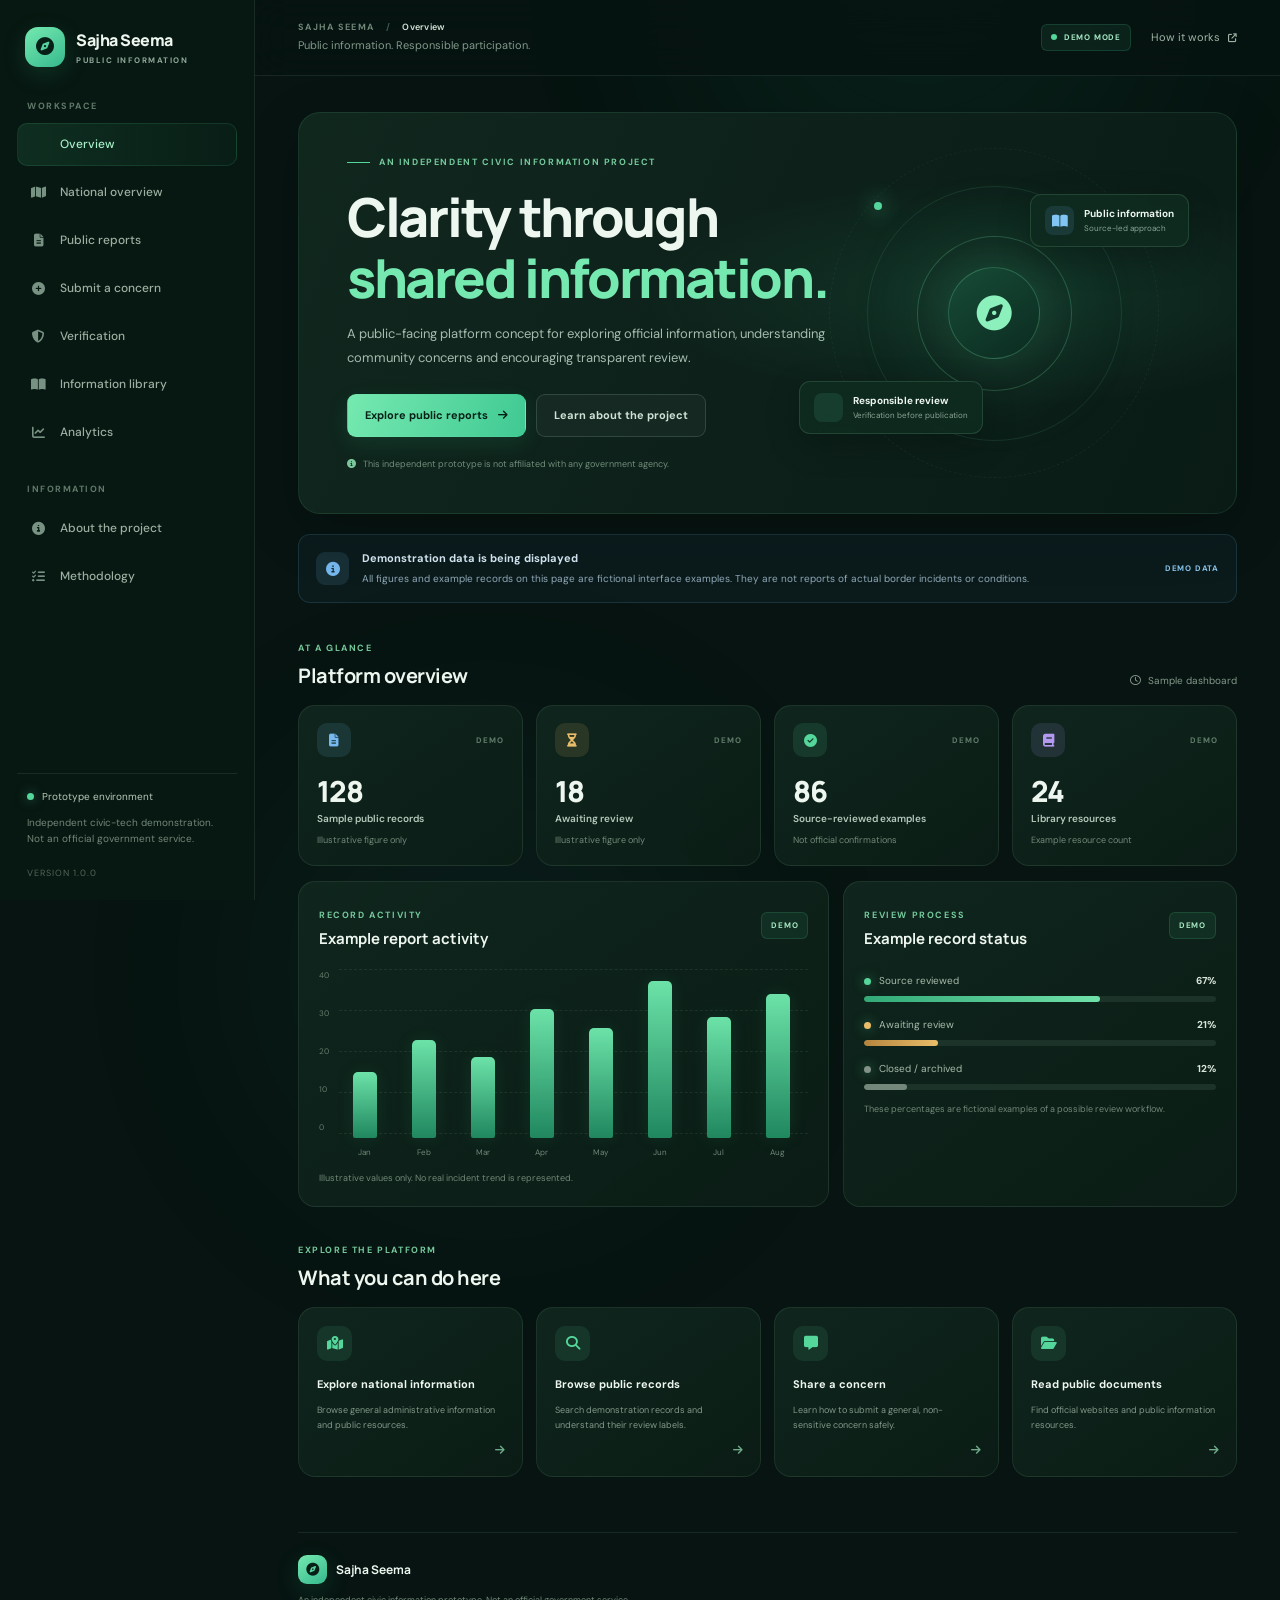
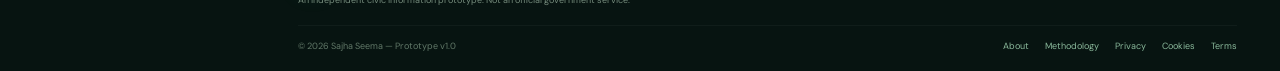
==== commit c392636a: "Improve accessible mobile navigation" ====
--- a/index.html
+++ b/index.html
@@ -59,7 +59,7 @@
     <main class="main-area">
       <header class="topbar">
         <div class="topbar-left">
-          <button class="icon-button mobile-menu" id="menuToggle" aria-label="Open navigation">
+          <button class="icon-button mobile-menu" id="menuToggle" aria-label="Open navigation" aria-controls="sidebar" aria-expanded="false">
             <i class="fa-solid fa-bars"></i>
           </button>
           <div>
--- a/style.css
+++ b/style.css
@@ -408,16 +408,27 @@
 .method-card h3 { margin: 0 0 5px; font: 700 12px "Manrope", sans-serif; }
 .method-card p { margin: 0; color: #8da394; font-size: 10px; line-height: 1.7; }
 .policy-panel { margin-top: 15px; }
+.policy-panel h2 { margin: 23px 0 8px; color: var(--text); font: 700 15px "Manrope", sans-serif; letter-spacing: -.2px; }
+.policy-panel h2:first-of-type { margin-top: 17px; }
 .policy-panel h3 { margin: 0 0 9px; font: 700 14px "Manrope", sans-serif; }
-.policy-panel p { color: #91a797; font-size: 10px; line-height: 1.8; }
+.policy-panel p, .policy-panel li { color: #91a797; font-size: 10px; line-height: 1.85; }
+.policy-panel ul { margin: 8px 0 16px; padding-left: 19px; }
+.policy-panel li { margin: 5px 0; }
+.policy-panel .policy-meta { display: flex; flex-wrap: wrap; gap: 9px 18px; padding-bottom: 13px; color: #8ab99b; border-bottom: 1px solid var(--border); font-size: 9px; }
+.policy-panel .notice-card { display: flex; gap: 12px; margin-top: 20px; padding: 14px; background: rgba(108,221,158,.06); border: 1px solid var(--border); border-radius: 12px; }
+.policy-panel .notice-card > i { color: var(--green); margin-top: 3px; }
+.policy-panel .notice-card p { margin: 5px 0 0; }
 
 .footer { margin-top: 55px; padding: 22px 0 17px; border-top: 1px solid var(--border); }
 .footer-brand { display: flex; align-items: center; gap: 9px; }
 .footer-brand .brand-mark { width: 29px; height: 29px; border-radius: 9px; font-size: 13px; }
 .footer-brand strong { font: 700 12px "Manrope", sans-serif; }
 .footer > p { margin: 9px 0 18px; color: #748a7b; font-size: 9px; }
-.footer-bottom { display: flex; justify-content: space-between; gap: 10px; padding-top: 13px; color: #617868; border-top: 1px solid rgba(255,255,255,.04); font-size: 9px; }
-.footer-bottom a { color: #8ab99b; }
+.footer-bottom { display: flex; align-items: center; justify-content: space-between; flex-wrap: wrap; gap: 12px 18px; padding-top: 13px; color: #617868; border-top: 1px solid rgba(255,255,255,.04); font-size: 9px; }
+.footer-links { display: flex; align-items: center; flex-wrap: wrap; gap: 9px 16px; }
+.footer-bottom a { color: #8ab99b; text-decoration: none; transition: color .2s ease; }
+.footer-bottom a:hover { color: #c1efd0; }
+.footer-links a { white-space: nowrap; }
 
 .toast { position: fixed; right: 22px; bottom: 22px; z-index: 60; max-width: min(360px,calc(100vw - 40px)); padding: 12px 16px; color: #dff7e8; background: #173b2b; border: 1px solid rgba(85,214,154,.25); border-radius: 10px; box-shadow: var(--shadow); font-size: 11px; opacity: 0; pointer-events: none; transform: translateY(10px); transition: .25s; }
 .toast.show { opacity: 1; transform: translateY(0); }
@@ -501,7 +512,8 @@
   .about-symbol { width: 62px; height: 62px; flex-basis: 62px; border-radius: 17px; font-size: 25px; }
   .about-hero h2 { font-size: 20px; }
   .about-hero p { font-size: 10px; }
-  .footer-bottom { flex-direction: column; }
+  .footer-bottom { align-items: flex-start; flex-direction: column; gap: 12px; }
+  .footer-links { gap: 10px 14px; }
 }
 @media (max-width: 370px) {
   .hero h1 { font-size: 32px; }
